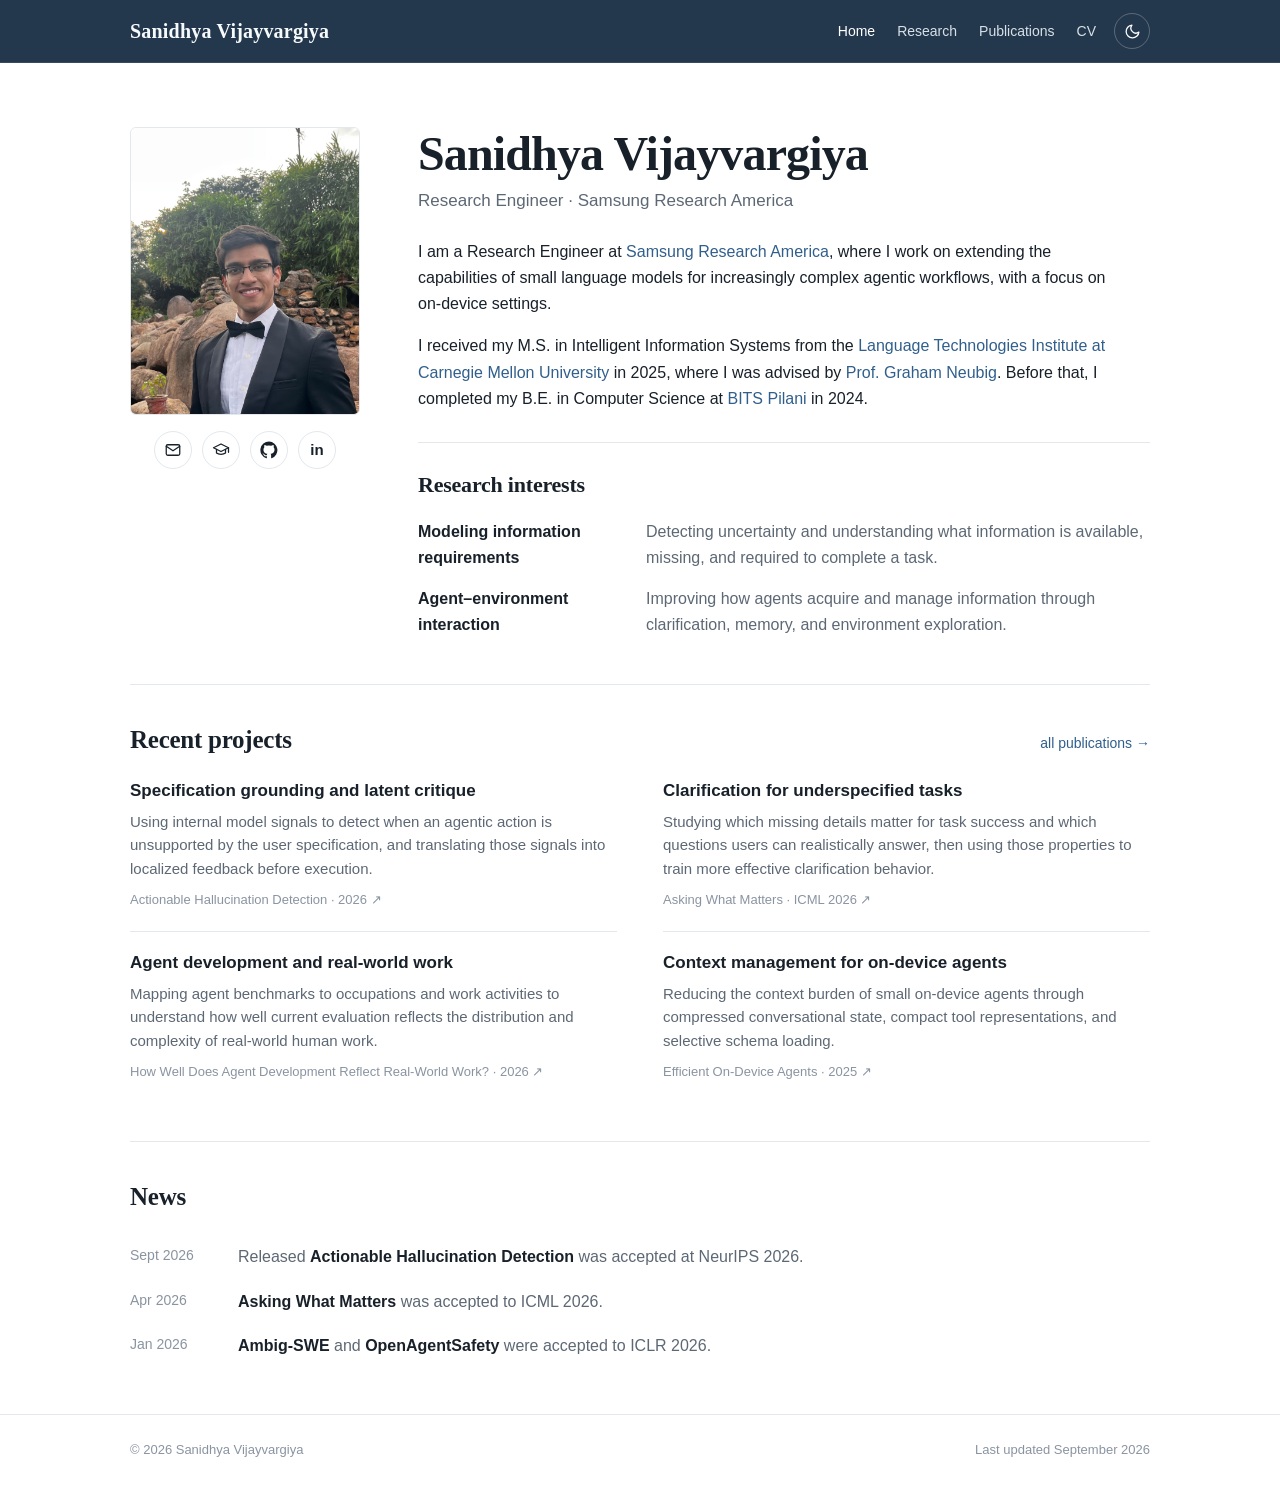
==== index.html @ 1db3d550 "Update news date from Aug 2026 to Sept 2026" ====
<!doctype html>
<html lang="en">
<head>
  <meta charset="utf-8">
  <meta name="viewport" content="width=device-width, initial-scale=1">
  <meta name="description" content="Sanidhya Vijayvargiya — Research Engineer at Samsung Research America working on reliable AI agents and capable small language models.">
  <meta name="color-scheme" content="light dark">
  <title>Sanidhya Vijayvargiya</title>
  <link rel="icon" href="assets/favicon.svg" type="image/svg+xml">
  <link rel="stylesheet" href="styles.css">
  <script>(()=>{const t=localStorage.getItem('sv-theme');if(t==='light'||t==='dark')document.documentElement.dataset.theme=t;})();</script>
</head>
<body>
  <header class="site-header">
    <div class="shell nav-row">
      <a class="wordmark" href="index.html">Sanidhya Vijayvargiya</a>
      <div class="nav-actions">
        <nav aria-label="Primary navigation">
          <a href="index.html" aria-current="page">Home</a>
          <a href="research.html">Research</a>
          <a href="publications.html">Publications</a>
          <a href="cv.html">CV</a>
        </nav>
        <button id="theme-toggle" class="theme-toggle" type="button" aria-label="Toggle color theme"></button>
      </div>
    </div>
  </header>

  <main class="shell">
    <section class="hero" aria-labelledby="intro-title">
      <aside class="profile-column">
        <div class="portrait-wrap"><img class="portrait" src="assets/profile.jpeg" alt="Sanidhya Vijayvargiya" width="1752" height="1940"></div>
        <div class="icon-links" aria-label="External profiles">
          <a class="icon-link" href="mailto:sanidhyavijay903@gmail.com" aria-label="Email" title="Email">
            <svg viewBox="0 0 24 24" fill="none" stroke="currentColor" stroke-width="1.7" stroke-linecap="round" stroke-linejoin="round"><rect x="3" y="5" width="18" height="14" rx="2"/><path d="m3 7 9 6 9-6"/></svg>
          </a>
          <a class="icon-link" href="https://scholar.google.com/citations?user=csV4JZsAAAAJ&hl=en&oi=ao" target="_blank" rel="noopener" aria-label="Google Scholar" title="Google Scholar">
            <svg viewBox="0 0 24 24" fill="none" stroke="currentColor" stroke-width="1.7" stroke-linecap="round" stroke-linejoin="round"><path d="M2 9 12 4l10 5-10 5L2 9Z"/><path d="M6 11.2V16c2.8 2.3 9.2 2.3 12 0v-4.8"/><path d="M22 9v6"/></svg>
          </a>
          <a class="icon-link" href="https://github.com/sani903" target="_blank" rel="noopener" aria-label="GitHub" title="GitHub">
            <svg viewBox="0 0 24 24" fill="currentColor" aria-hidden="true"><path d="M12 .7a11.5 11.5 0 0 0-3.64 22.41c.58.1.79-.25.79-.56v-2.22c-3.22.7-3.9-1.37-3.9-1.37-.53-1.34-1.29-1.7-1.29-1.7-1.05-.72.08-.71.08-.71 1.16.08 1.77 1.19 1.77 1.19 1.03 1.77 2.71 1.26 3.37.96.1-.75.4-1.26.73-1.55-2.57-.29-5.27-1.29-5.27-5.73 0-1.27.45-2.3 1.19-3.11-.12-.29-.52-1.47.11-3.07 0 0 .97-.31 3.16 1.19a10.98 10.98 0 0 1 5.76 0c2.19-1.5 3.16-1.19 3.16-1.19.63 1.6.23 2.78.11 3.07.74.81 1.19 1.84 1.19 3.11 0 4.45-2.71 5.43-5.29 5.72.42.36.79 1.06.79 2.14v3.17c0 .31.21.67.8.56A11.5 11.5 0 0 0 12 .7Z"/></svg>
          </a>
          <a class="icon-link" href="https://www.linkedin.com/in/sanidhya-vijay/" target="_blank" rel="noopener" aria-label="LinkedIn" title="LinkedIn"><span class="linkedin-glyph">in</span></a>
        </div>
      </aside>

      <div class="hero-copy">
        <h1 id="intro-title">Sanidhya Vijayvargiya</h1>
        <p class="role">Research Engineer · Samsung Research America</p>
        <p class="bio">I am a Research Engineer at <a href="https://research.samsung.com/sra" target="_blank" rel="noopener">Samsung Research America</a>, where I work on extending the capabilities of small language models for increasingly complex agentic workflows, with a focus on on-device settings.</p>
        <p class="bio">I received my M.S. in Intelligent Information Systems from the <a href="https://www.lti.cs.cmu.edu/" target="_blank" rel="noopener">Language Technologies Institute at Carnegie Mellon University</a> in 2025, where I was advised by <a href="https://www.phontron.com/" target="_blank" rel="noopener">Prof. Graham Neubig</a>. Before that, I completed my B.E. in Computer Science at <a href="https://www.bits-pilani.ac.in/" target="_blank" rel="noopener">BITS Pilani</a> in 2024.</p>

        <div class="research-directions">
          <h2>Research interests</h2>
          <dl class="direction-list">
            <div class="direction"><dt>Modeling information requirements</dt><dd>Detecting uncertainty and understanding what information is available, missing, and required to complete a task.</dd></div>
            <div class="direction"><dt>Agent–environment interaction</dt><dd>Improving how agents acquire and manage information through clarification, memory, and environment exploration.</dd></div>
          </dl>
        </div>
      </div>
    </section>

    <section class="section" aria-labelledby="projects-title">
      <div class="section-title-row">
        <h2 id="projects-title">Recent projects</h2>
        <a class="section-link" href="publications.html">all publications →</a>
      </div>
      <div class="project-grid">
        <a class="project" href="https://arxiv.org/abs/2608.10430" target="_blank" rel="noopener">
          <h3>Specification grounding and latent critique</h3>
          <p>Using internal model signals to detect when an agentic action is unsupported by the user specification, and translating those signals into localized feedback before execution.</p>
          <div class="project-meta">Actionable Hallucination Detection · 2026 ↗</div>
        </a>
        <a class="project" href="https://arxiv.org/abs/2604.14624" target="_blank" rel="noopener">
          <h3>Clarification for underspecified tasks</h3>
          <p>Studying which missing details matter for task success and which questions users can realistically answer, then using those properties to train more effective clarification behavior.</p>
          <div class="project-meta">Asking What Matters · ICML 2026 ↗</div>
        </a>
        <a class="project" href="https://arxiv.org/abs/2603.01203" target="_blank" rel="noopener">
          <h3>Agent development and real-world work</h3>
          <p>Mapping agent benchmarks to occupations and work activities to understand how well current evaluation reflects the distribution and complexity of real-world human work.</p>
          <div class="project-meta">How Well Does Agent Development Reflect Real-World Work? · 2026 ↗</div>
        </a>
        <a class="project" href="https://arxiv.org/abs/2511.03728" target="_blank" rel="noopener">
          <h3>Context management for on-device agents</h3>
          <p>Reducing the context burden of small on-device agents through compressed conversational state, compact tool representations, and selective schema loading.</p>
          <div class="project-meta">Efficient On-Device Agents · 2025 ↗</div>
        </a>
      </div>
    </section>

    <section class="section" aria-labelledby="news-title">
      <div class="section-title-row"><h2 id="news-title">News</h2></div>
      <ul class="news-list">
        <li><span class="news-date">Sept 2026</span><span class="news-text">Released <strong>Actionable Hallucination Detection</strong> was accepted at NeurIPS 2026.</span></li>
        <li><span class="news-date">Apr 2026</span><span class="news-text"><strong>Asking What Matters</strong> was accepted to ICML 2026.</span></li>
        <li><span class="news-date">Jan 2026</span><span class="news-text"><strong>Ambig-SWE</strong> and <strong>OpenAgentSafety</strong> were accepted to ICLR 2026.</span></li>
      </ul>
    </section>
  </main>

  <footer><div class="shell footer-row"><span>© 2026 Sanidhya Vijayvargiya</span><span>Last updated September 2026</span></div></footer>
  <script src="script.js"></script>
</body>
</html>
---- styles.css ----
:root {
  --bg: #ffffff;
  --text: #18202a;
  --muted: #5d6875;
  --faint: #8a94a1;
  --line: #e4e8ec;
  --soft: #f7f8fa;
  --nav: #24384d;
  --nav-text: #f7fafc;
  --nav-muted: #d8e0e8;
  --accent: #315f8c;
  --accent-hover: #1f4e7a;
  --project-hover: #f8fafc;
  --max: 1020px;
}

html[data-theme="dark"] {
  --bg: #11161c;
  --text: #edf2f6;
  --muted: #aeb9c5;
  --faint: #7f8a96;
  --line: #2a333d;
  --soft: #171d24;
  --nav: #192a3d;
  --nav-text: #f7fafc;
  --nav-muted: #ced8e2;
  --accent: #91b8de;
  --accent-hover: #b7d2ec;
  --project-hover: #151c23;
}

@media (prefers-color-scheme: dark) {
  html:not([data-theme="light"]) {
    --bg: #11161c;
    --text: #edf2f6;
    --muted: #aeb9c5;
    --faint: #7f8a96;
    --line: #2a333d;
    --soft: #171d24;
    --nav: #192a3d;
    --nav-text: #f7fafc;
    --nav-muted: #ced8e2;
    --accent: #91b8de;
    --accent-hover: #b7d2ec;
    --project-hover: #151c23;
  }
}

* { box-sizing: border-box; }
html { scroll-behavior: smooth; }
body {
  margin: 0;
  background: var(--bg);
  color: var(--text);
  font-family: -apple-system, BlinkMacSystemFont, "Segoe UI", Roboto, Helvetica, Arial, sans-serif;
  font-size: 16px;
  line-height: 1.64;
  -webkit-font-smoothing: antialiased;
}

a { color: var(--accent); text-decoration: none; }
a:hover { color: var(--accent-hover); }
a:focus-visible, button:focus-visible { outline: 2px solid var(--accent); outline-offset: 3px; }

.shell { width: min(calc(100% - 40px), var(--max)); margin: 0 auto; }

.site-header {
  background: var(--nav);
  color: var(--nav-text);
  border-bottom: 1px solid rgba(255,255,255,.09);
}
.nav-row {
  min-height: 62px;
  display: flex;
  align-items: center;
  justify-content: space-between;
  gap: 24px;
}
.wordmark {
  color: var(--nav-text);
  font-family: ui-serif, Georgia, Cambria, "Times New Roman", serif;
  font-size: 20px;
  font-weight: 650;
  letter-spacing: .01em;
  white-space: nowrap;
}
.wordmark:hover { color: #fff; }
.nav-actions { display: flex; align-items: center; gap: 18px; }
nav { display: flex; gap: 22px; align-items: center; }
nav a {
  color: var(--nav-muted);
  font-size: 14px;
  font-weight: 520;
}
nav a:hover, nav a[aria-current="page"] { color: #fff; }
.theme-toggle {
  width: 36px;
  height: 36px;
  display: grid;
  place-items: center;
  border: 1px solid rgba(255,255,255,.25);
  border-radius: 50%;
  background: transparent;
  color: #fff;
  cursor: pointer;
  padding: 0;
}
.theme-toggle:hover { background: rgba(255,255,255,.08); }
.theme-toggle svg { width: 17px; height: 17px; }

.hero {
  display: grid;
  grid-template-columns: 230px minmax(0, 1fr);
  gap: 58px;
  padding: 64px 0 46px;
  align-items: start;
}
.profile-column { min-width: 0; }
.portrait-wrap {
  width: 100%;
  aspect-ratio: 4 / 5;
  overflow: hidden;
  border-radius: 6px;
  background: var(--soft);
  border: 1px solid var(--line);
}
.portrait {
  width: 100%;
  height: 100%;
  display: block;
  object-fit: cover;
  object-position: 53% 56%;
}
.icon-links {
  display: flex;
  gap: 10px;
  margin-top: 16px;
  justify-content: center;
}
.icon-link {
  width: 38px;
  height: 38px;
  border: 1px solid var(--line);
  border-radius: 50%;
  display: grid;
  place-items: center;
  color: var(--text);
  background: var(--bg);
  transition: border-color .15s ease, color .15s ease, transform .15s ease;
}
.icon-link:hover { border-color: var(--accent); color: var(--accent); transform: translateY(-1px); }
.icon-link svg { width: 18px; height: 18px; }
.icon-link .linkedin-glyph { font-size: 15px; font-weight: 750; line-height: 1; font-family: Arial, sans-serif; }

.hero-copy h1 {
  margin: 1px 0 6px;
  font-family: ui-serif, Georgia, Cambria, "Times New Roman", serif;
  font-size: clamp(34px, 5vw, 48px);
  line-height: 1.1;
  letter-spacing: -.018em;
  font-weight: 650;
}
.role {
  margin: 0 0 24px;
  color: var(--muted);
  font-size: 17px;
}
.bio { margin: 0 0 16px; max-width: 700px; }
.bio + .bio { margin-top: 8px; }
.inline-affiliation { color: var(--text); font-weight: 540; }

.research-directions {
  margin-top: 30px;
  border-top: 1px solid var(--line);
  padding-top: 24px;
}
.research-directions h2, .section h2, .page-title h1 {
  font-family: ui-serif, Georgia, Cambria, "Times New Roman", serif;
  font-weight: 650;
  letter-spacing: -.01em;
}
.research-directions h2 { font-size: 22px; margin: 0 0 16px; }
.direction-list { display: grid; gap: 14px; margin: 0; }
.direction { display: grid; grid-template-columns: 210px minmax(0, 1fr); gap: 18px; }
.direction dt { font-weight: 650; }
.direction dd { margin: 0; color: var(--muted); }

.section { border-top: 1px solid var(--line); padding: 34px 0 38px; }
.section-title-row {
  display: flex;
  justify-content: space-between;
  gap: 20px;
  align-items: baseline;
  margin-bottom: 18px;
}
.section h2 { margin: 0; font-size: 25px; }
.section-link { font-size: 14px; white-space: nowrap; }

.project-grid {
  display: grid;
  grid-template-columns: repeat(2, minmax(0, 1fr));
  column-gap: 46px;
  row-gap: 0;
}
.project {
  display: block;
  padding: 20px 0 22px;
  border-top: 1px solid var(--line);
  color: inherit;
}
.project:nth-child(-n+2) { border-top: 0; padding-top: 2px; }
.project:hover { color: inherit; }
.project h3 {
  margin: 0 0 7px;
  font-size: 17px;
  line-height: 1.35;
  font-weight: 650;
  color: var(--text);
}
.project p { margin: 0 0 10px; color: var(--muted); font-size: 15px; line-height: 1.55; }
.project-meta { font-size: 13px; color: var(--faint); line-height: 1.5; }
.project:hover h3 { color: var(--accent); }

.news-list { list-style: none; margin: 0; padding: 0; }
.news-list li {
  display: grid;
  grid-template-columns: 90px minmax(0, 1fr);
  gap: 18px;
  padding: 9px 0;
}
.news-date { color: var(--faint); font-size: 14px; }
.news-text { color: var(--muted); }
.news-text strong { color: var(--text); font-weight: 600; }

footer { border-top: 1px solid var(--line); margin-top: 8px; }
.footer-row {
  padding: 24px 0 30px;
  display: flex;
  align-items: center;
  justify-content: space-between;
  gap: 18px;
  color: var(--faint);
  font-size: 13px;
}

.page-main { padding: 50px 0 48px; }
.page-title { margin-bottom: 38px; }
.page-title h1 { font-size: 38px; margin: 0 0 8px; }
.page-title p { color: var(--muted); max-width: 720px; margin: 0; }
.page-title-actions { margin-top: 15px; }
.text-link { font-size: 14px; }

.pub-year { margin: 36px 0 14px; font-size: 21px; font-weight: 650; font-family: ui-serif, Georgia, serif; }
.pub-year:first-of-type { margin-top: 0; }
.publication {
  display: grid;
  grid-template-columns: 110px minmax(0, 1fr);
  gap: 24px;
  border-top: 1px solid var(--line);
  padding: 18px 0 20px;
}
.pub-venue { color: var(--faint); font-size: 13px; line-height: 1.45; padding-top: 3px; }
.pub-body h3 { margin: 0 0 4px; font-size: 16px; line-height: 1.42; font-weight: 650; }
.pub-body h3 a { color: var(--text); }
.pub-body h3 a:hover { color: var(--accent); }
.authors { margin: 0 0 5px; color: var(--muted); font-size: 14px; line-height: 1.5; }
.pub-links { margin: 0; font-size: 13px; }
.pub-links a { margin-right: 10px; }

.research-page-grid { display: grid; gap: 44px; }
.research-topic { border-top: 1px solid var(--line); padding-top: 28px; }
.research-topic:first-child { border-top: 0; padding-top: 0; }
.research-topic h2 { margin: 0 0 12px; font-family: ui-serif, Georgia, serif; font-size: 27px; }
.research-topic > p { max-width: 760px; color: var(--muted); margin: 0 0 22px; }
.thread-list { display: grid; grid-template-columns: repeat(2, minmax(0, 1fr)); gap: 22px 40px; }
.thread h3 { margin: 0 0 5px; font-size: 16px; }
.thread p { color: var(--muted); font-size: 14px; margin: 0; }
.thread a { font-size: 13px; }

.cv-toolbar { display: flex; gap: 12px; flex-wrap: wrap; margin: 0 0 20px; }
.button-link {
  display: inline-flex;
  align-items: center;
  gap: 7px;
  padding: 8px 13px;
  border: 1px solid var(--line);
  border-radius: 5px;
  font-size: 14px;
  color: var(--text);
  background: var(--bg);
}
.button-link:hover { border-color: var(--accent); color: var(--accent); }
.cv-frame { width: 100%; height: 1120px; border: 1px solid var(--line); border-radius: 5px; background: var(--soft); }

.sr-only {
  position: absolute;
  width: 1px;
  height: 1px;
  padding: 0;
  margin: -1px;
  overflow: hidden;
  clip: rect(0, 0, 0, 0);
  white-space: nowrap;
  border: 0;
}

@media (max-width: 860px) {
  .shell { width: min(calc(100% - 36px), var(--max)); }
  .hero { grid-template-columns: 205px minmax(0, 1fr); gap: 38px; padding-top: 48px; }
  .direction { grid-template-columns: 185px minmax(0, 1fr); gap: 14px; }
  .project-grid { column-gap: 34px; }
}

@media (max-width: 700px) {
  .shell { width: min(calc(100% - 30px), var(--max)); }

  .nav-row {
    min-height: 0;
    padding: 12px 0 11px;
    flex-wrap: wrap;
    gap: 9px 14px;
  }
  .wordmark {
    font-size: 17px;
    line-height: 1.2;
  }
  .nav-actions {
    width: 100%;
    gap: 10px;
    justify-content: space-between;
  }
  nav {
    min-width: 0;
    flex: 1 1 auto;
    gap: 15px;
    overflow-x: auto;
    white-space: nowrap;
    scrollbar-width: none;
    -webkit-overflow-scrolling: touch;
  }
  nav::-webkit-scrollbar { display: none; }
  nav a { font-size: 13px; flex: 0 0 auto; }
  .theme-toggle { width: 38px; height: 38px; flex: 0 0 38px; }

  .hero {
    grid-template-columns: 1fr;
    gap: 26px;
    padding: 34px 0 34px;
  }
  .profile-column {
    width: min(190px, 55vw);
    max-width: none;
    margin: 0 auto;
  }
  .icon-links { justify-content: center; gap: 9px; }
  .icon-link { width: 42px; height: 42px; }
  .hero-copy { min-width: 0; }
  .hero-copy h1 { font-size: clamp(34px, 10vw, 42px); text-align: center; }
  .role { text-align: center; font-size: 16px; margin-bottom: 22px; }
  .bio { max-width: none; }
  .research-directions { margin-top: 26px; padding-top: 22px; }
  .direction { grid-template-columns: 1fr; gap: 2px; }
  .direction dd { line-height: 1.55; }

  .section { padding: 30px 0 32px; }
  .section-title-row { margin-bottom: 12px; }
  .project-grid { grid-template-columns: 1fr; }
  .project { padding: 18px 0 20px; }
  .project:nth-child(2) { border-top: 1px solid var(--line); padding-top: 18px; }
  .project p { font-size: 15px; }

  .news-list li { grid-template-columns: 72px minmax(0, 1fr); gap: 10px; }
  .publication { grid-template-columns: 1fr; gap: 5px; padding: 16px 0 18px; }
  .pub-venue { padding-top: 0; }
  .authors { overflow-wrap: anywhere; }
  .thread-list { grid-template-columns: 1fr; }

  .page-main { padding: 38px 0 40px; }
  .page-title { margin-bottom: 28px; }
  .page-title h1 { font-size: 34px; }

  .cv-frame { display: none; }
  .cv-mobile-note { display: block; color: var(--muted); font-size: 14px; margin: 8px 0 0; }

  .footer-row { align-items: flex-start; flex-direction: column; gap: 5px; }
}

@media (min-width: 701px) {
  .cv-mobile-note { display: none; }
}

@media (max-width: 390px) {
  .shell { width: min(calc(100% - 24px), var(--max)); }
  .nav-row { padding-top: 11px; }
  .wordmark { font-size: 16px; }
  nav { gap: 11px; }
  nav a { font-size: 12.5px; }
  .theme-toggle { width: 36px; height: 36px; flex-basis: 36px; }
  .profile-column { width: min(176px, 52vw); }
  .hero { padding-top: 28px; }
  .hero-copy h1 { font-size: 34px; }
  .section-title-row { gap: 10px; }
  .section h2 { font-size: 23px; }
  .section-link { font-size: 13px; }
  .news-list li { grid-template-columns: 66px minmax(0, 1fr); }
  .footer-row { padding-bottom: 24px; }
}
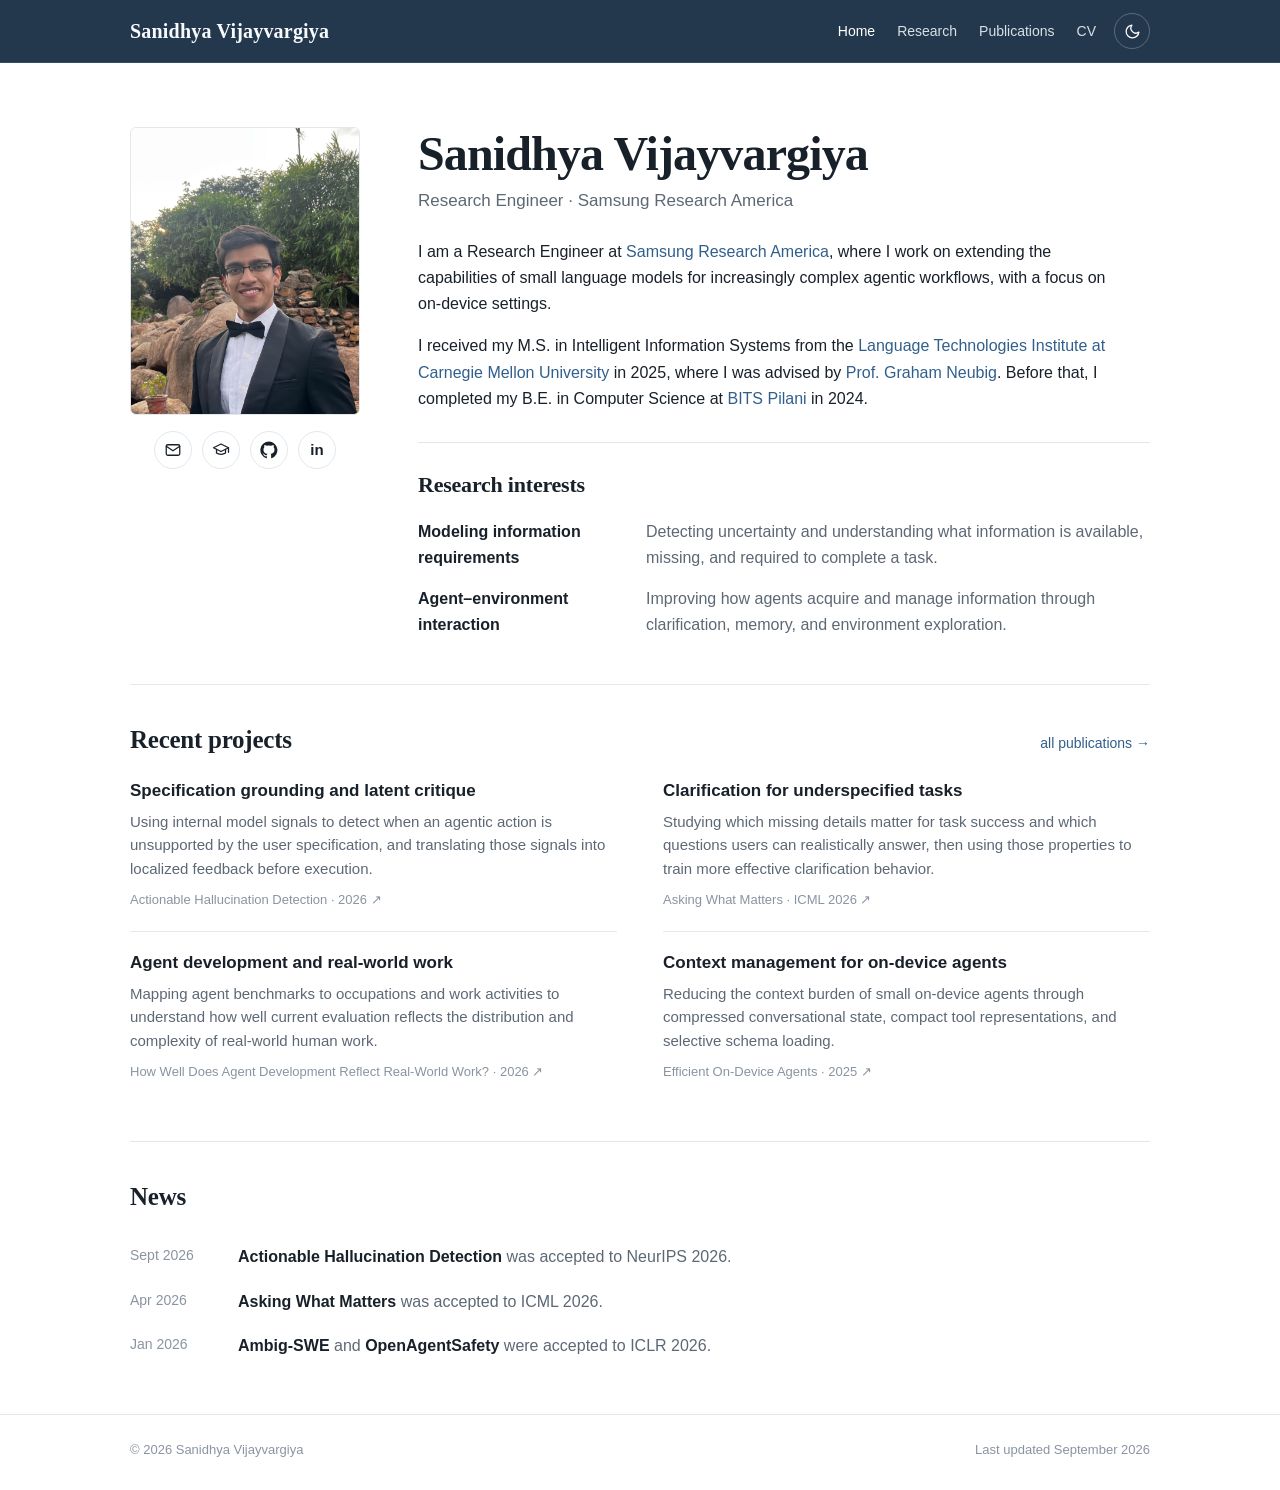
==== commit 23a1a1c4: "Fix news item formatting in index.html" ====
--- a/index.html
+++ b/index.html
@@ -92,7 +92,7 @@
     <section class="section" aria-labelledby="news-title">
       <div class="section-title-row"><h2 id="news-title">News</h2></div>
       <ul class="news-list">
-        <li><span class="news-date">Sept 2026</span><span class="news-text">Released <strong>Actionable Hallucination Detection</strong> was accepted at NeurIPS 2026.</span></li>
+        <li><span class="news-date">Sept 2026</span><span class="news-text"><strong>Actionable Hallucination Detection</strong> was accepted to NeurIPS 2026.</span></li>
         <li><span class="news-date">Apr 2026</span><span class="news-text"><strong>Asking What Matters</strong> was accepted to ICML 2026.</span></li>
         <li><span class="news-date">Jan 2026</span><span class="news-text"><strong>Ambig-SWE</strong> and <strong>OpenAgentSafety</strong> were accepted to ICLR 2026.</span></li>
       </ul>
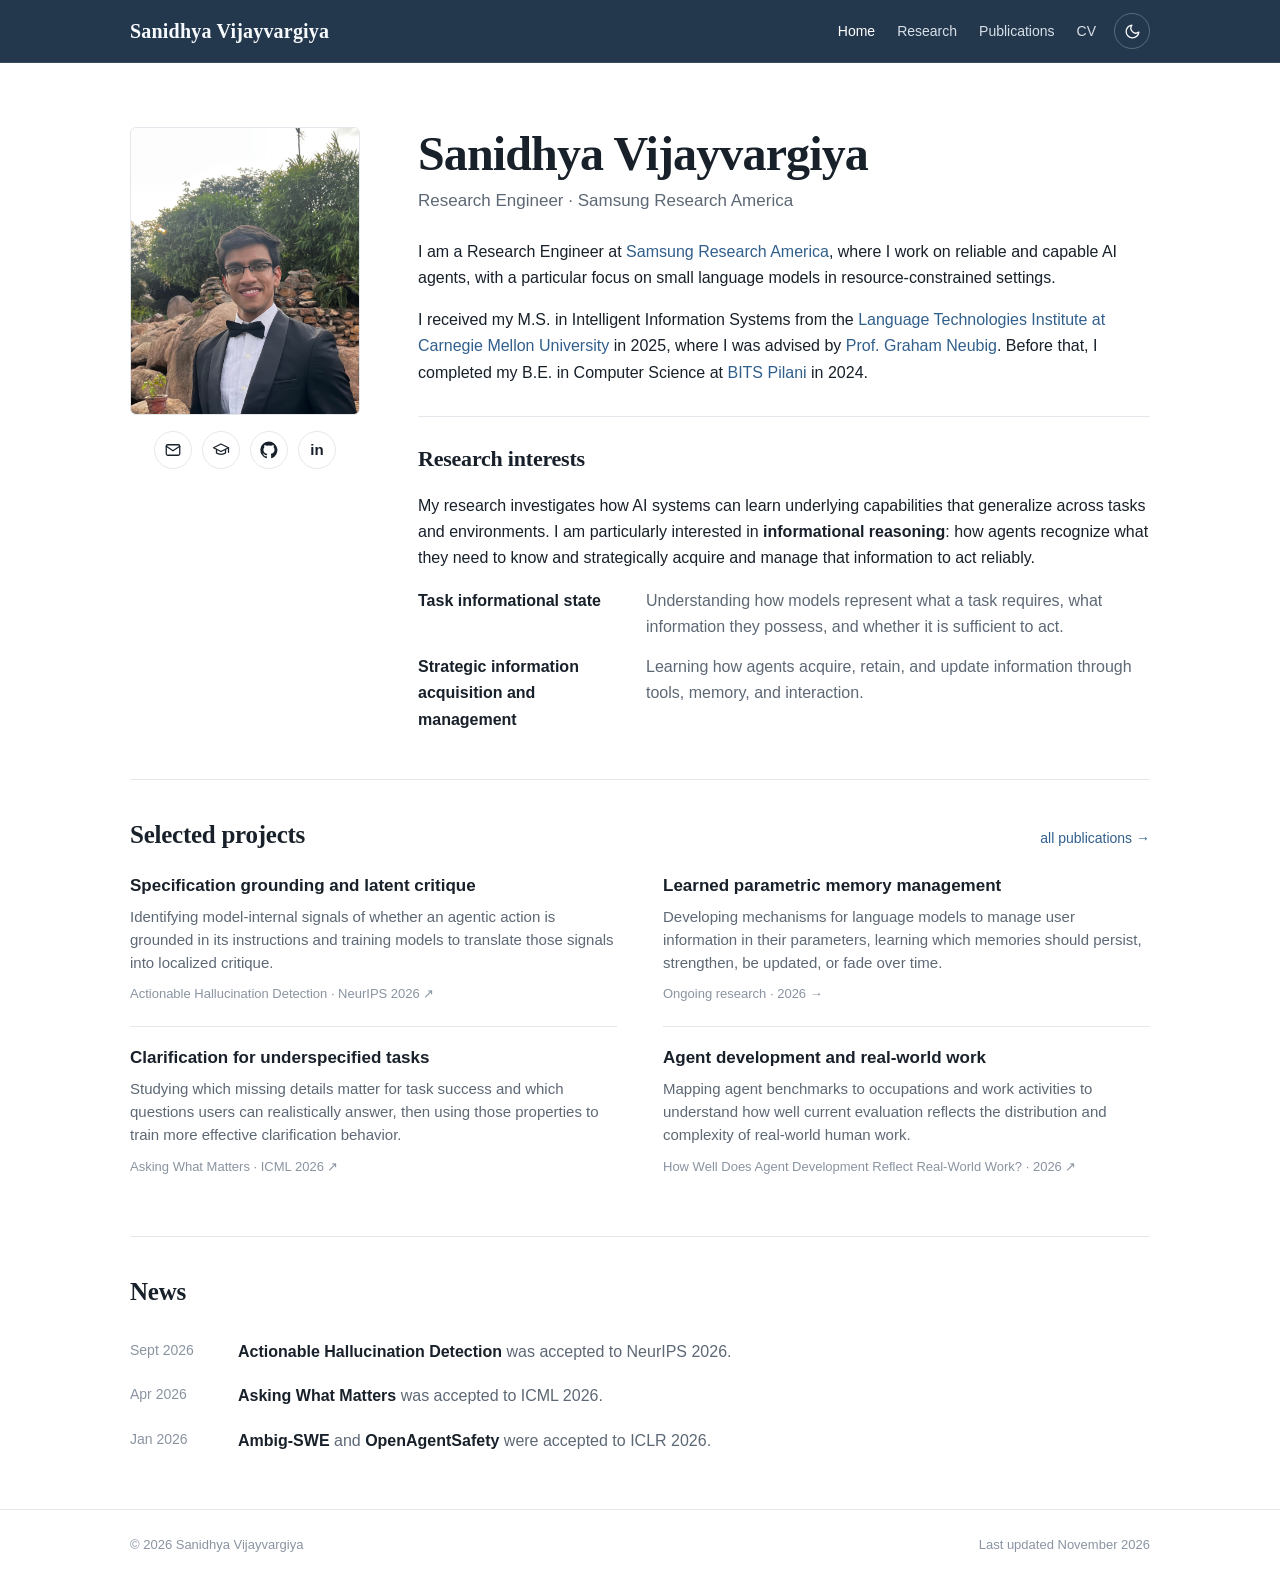
==== commit 09788d51: "Revise bio, research interests, and project listings Updated the description meta tag and modified b" ====
--- a/index.html
+++ b/index.html
@@ -3,7 +3,7 @@
 <head>
   <meta charset="utf-8">
   <meta name="viewport" content="width=device-width, initial-scale=1">
-  <meta name="description" content="Sanidhya Vijayvargiya — Research Engineer at Samsung Research America working on reliable AI agents and capable small language models.">
+  <meta name="description" content="Sanidhya Vijayvargiya — Research Engineer at Samsung Research America studying informational reasoning and transferable capabilities for reliable AI agents.">
   <meta name="color-scheme" content="light dark">
   <title>Sanidhya Vijayvargiya</title>
   <link rel="icon" href="assets/favicon.svg" type="image/svg+xml">
@@ -47,14 +47,15 @@
       <div class="hero-copy">
         <h1 id="intro-title">Sanidhya Vijayvargiya</h1>
         <p class="role">Research Engineer · Samsung Research America</p>
-        <p class="bio">I am a Research Engineer at <a href="https://research.samsung.com/sra" target="_blank" rel="noopener">Samsung Research America</a>, where I work on extending the capabilities of small language models for increasingly complex agentic workflows, with a focus on on-device settings.</p>
+        <p class="bio">I am a Research Engineer at <a href="https://research.samsung.com/sra" target="_blank" rel="noopener">Samsung Research America</a>, where I work on reliable and capable AI agents, with a particular focus on small language models in resource-constrained settings.</p>
         <p class="bio">I received my M.S. in Intelligent Information Systems from the <a href="https://www.lti.cs.cmu.edu/" target="_blank" rel="noopener">Language Technologies Institute at Carnegie Mellon University</a> in 2025, where I was advised by <a href="https://www.phontron.com/" target="_blank" rel="noopener">Prof. Graham Neubig</a>. Before that, I completed my B.E. in Computer Science at <a href="https://www.bits-pilani.ac.in/" target="_blank" rel="noopener">BITS Pilani</a> in 2024.</p>
 
         <div class="research-directions">
           <h2>Research interests</h2>
+          <p class="research-intro">My research investigates how AI systems can learn underlying capabilities that generalize across tasks and environments. I am particularly interested in <strong>informational reasoning</strong>: how agents recognize what they need to know and strategically acquire and manage that information to act reliably.</p>
           <dl class="direction-list">
-            <div class="direction"><dt>Modeling information requirements</dt><dd>Detecting uncertainty and understanding what information is available, missing, and required to complete a task.</dd></div>
-            <div class="direction"><dt>Agent–environment interaction</dt><dd>Improving how agents acquire and manage information through clarification, memory, and environment exploration.</dd></div>
+            <div class="direction"><dt>Task informational state</dt><dd>Understanding how models represent what a task requires, what information they possess, and whether it is sufficient to act.</dd></div>
+            <div class="direction"><dt>Strategic information acquisition and management</dt><dd>Learning how agents acquire, retain, and update information through tools, memory, and interaction.</dd></div>
           </dl>
         </div>
       </div>
@@ -62,14 +63,19 @@
 
     <section class="section" aria-labelledby="projects-title">
       <div class="section-title-row">
-        <h2 id="projects-title">Recent projects</h2>
+        <h2 id="projects-title">Selected projects</h2>
         <a class="section-link" href="publications.html">all publications →</a>
       </div>
       <div class="project-grid">
         <a class="project" href="https://arxiv.org/abs/2608.10430" target="_blank" rel="noopener">
           <h3>Specification grounding and latent critique</h3>
-          <p>Using internal model signals to detect when an agentic action is unsupported by the user specification, and translating those signals into localized feedback before execution.</p>
-          <div class="project-meta">Actionable Hallucination Detection · 2026 ↗</div>
+          <p>Identifying model-internal signals of whether an agentic action is grounded in its instructions and training models to translate those signals into localized critique.</p>
+          <div class="project-meta">Actionable Hallucination Detection · NeurIPS 2026 ↗</div>
+        </a>
+        <a class="project" href="research.html#parametric-memory">
+          <h3>Learned parametric memory management</h3>
+          <p>Developing mechanisms for language models to manage user information in their parameters, learning which memories should persist, strengthen, be updated, or fade over time.</p>
+          <div class="project-meta">Ongoing research · 2026 →</div>
         </a>
         <a class="project" href="https://arxiv.org/abs/2604.14624" target="_blank" rel="noopener">
           <h3>Clarification for underspecified tasks</h3>
@@ -80,11 +86,6 @@
           <h3>Agent development and real-world work</h3>
           <p>Mapping agent benchmarks to occupations and work activities to understand how well current evaluation reflects the distribution and complexity of real-world human work.</p>
           <div class="project-meta">How Well Does Agent Development Reflect Real-World Work? · 2026 ↗</div>
-        </a>
-        <a class="project" href="https://arxiv.org/abs/2511.03728" target="_blank" rel="noopener">
-          <h3>Context management for on-device agents</h3>
-          <p>Reducing the context burden of small on-device agents through compressed conversational state, compact tool representations, and selective schema loading.</p>
-          <div class="project-meta">Efficient On-Device Agents · 2025 ↗</div>
         </a>
       </div>
     </section>
@@ -99,7 +100,7 @@
     </section>
   </main>
 
-  <footer><div class="shell footer-row"><span>© 2026 Sanidhya Vijayvargiya</span><span>Last updated September 2026</span></div></footer>
+  <footer><div class="shell footer-row"><span>© 2026 Sanidhya Vijayvargiya</span><span>Last updated November 2026</span></div></footer>
   <script src="script.js"></script>
 </body>
 </html>
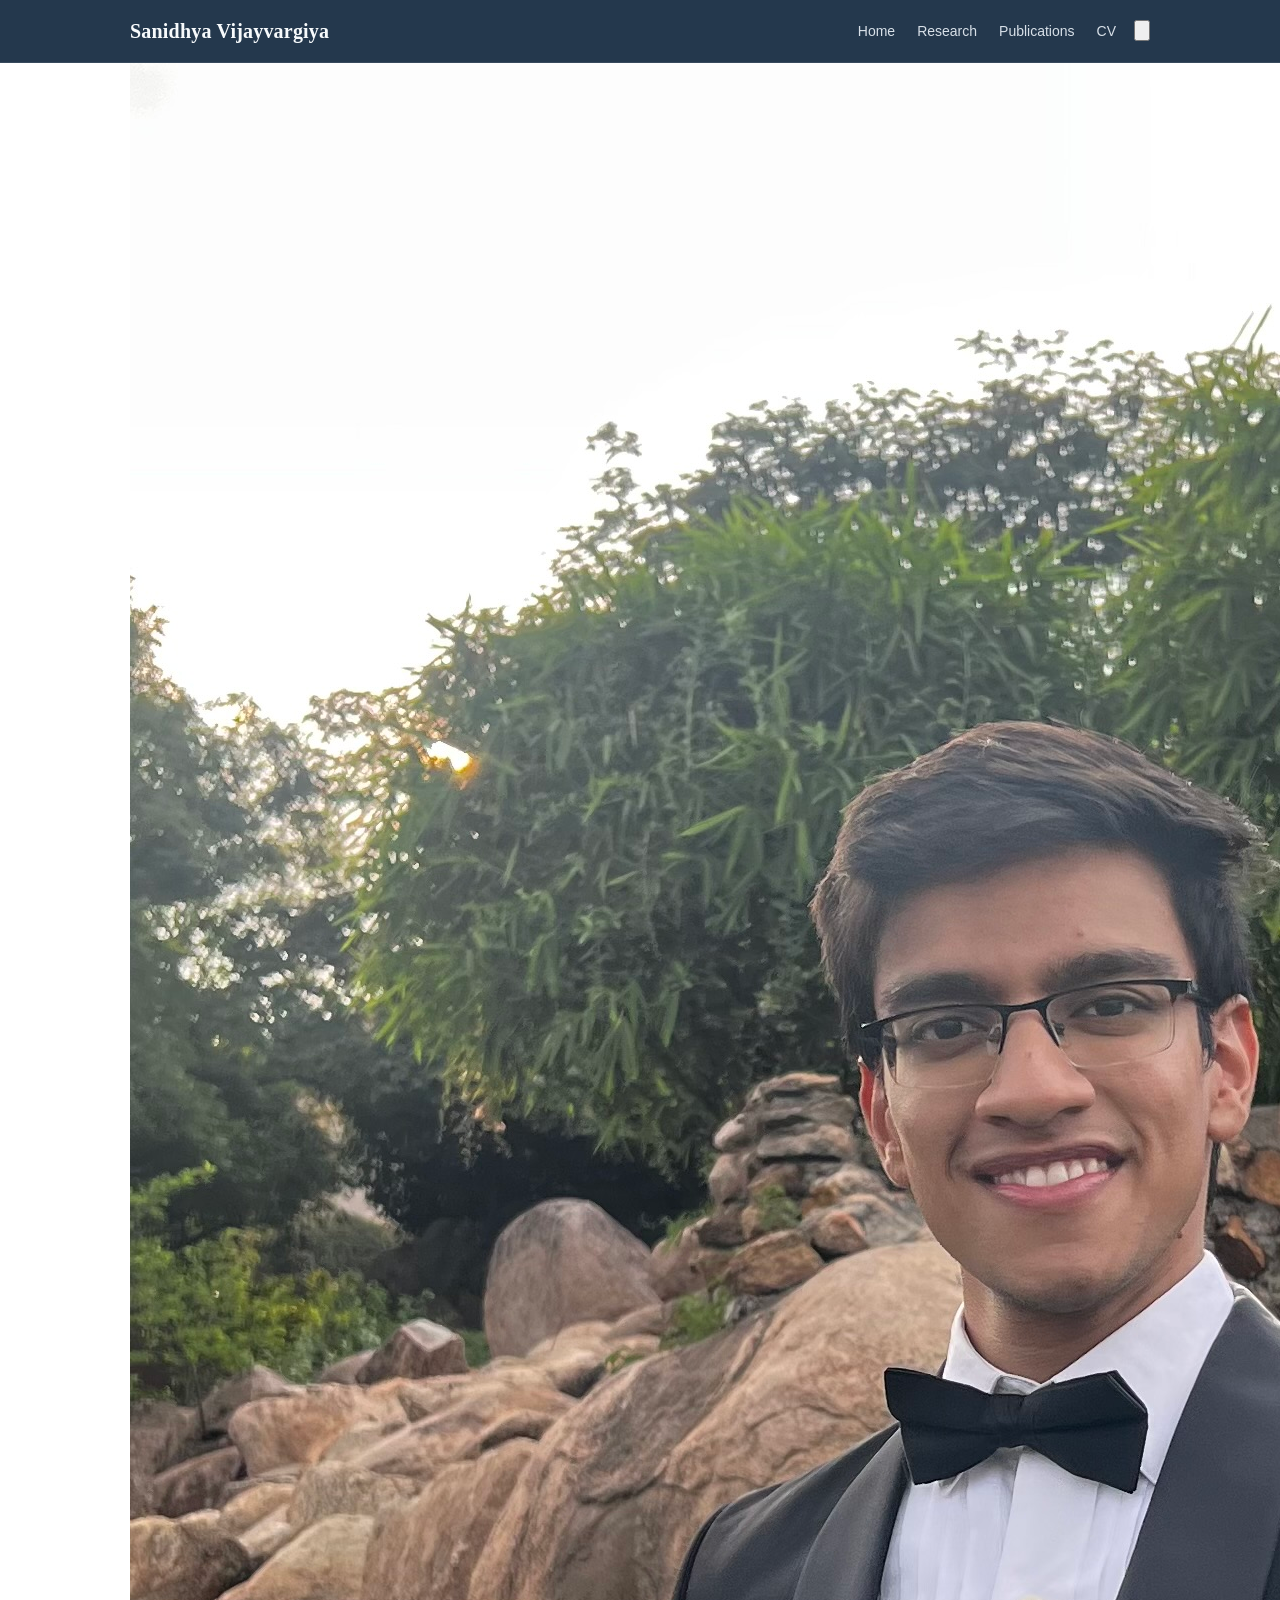
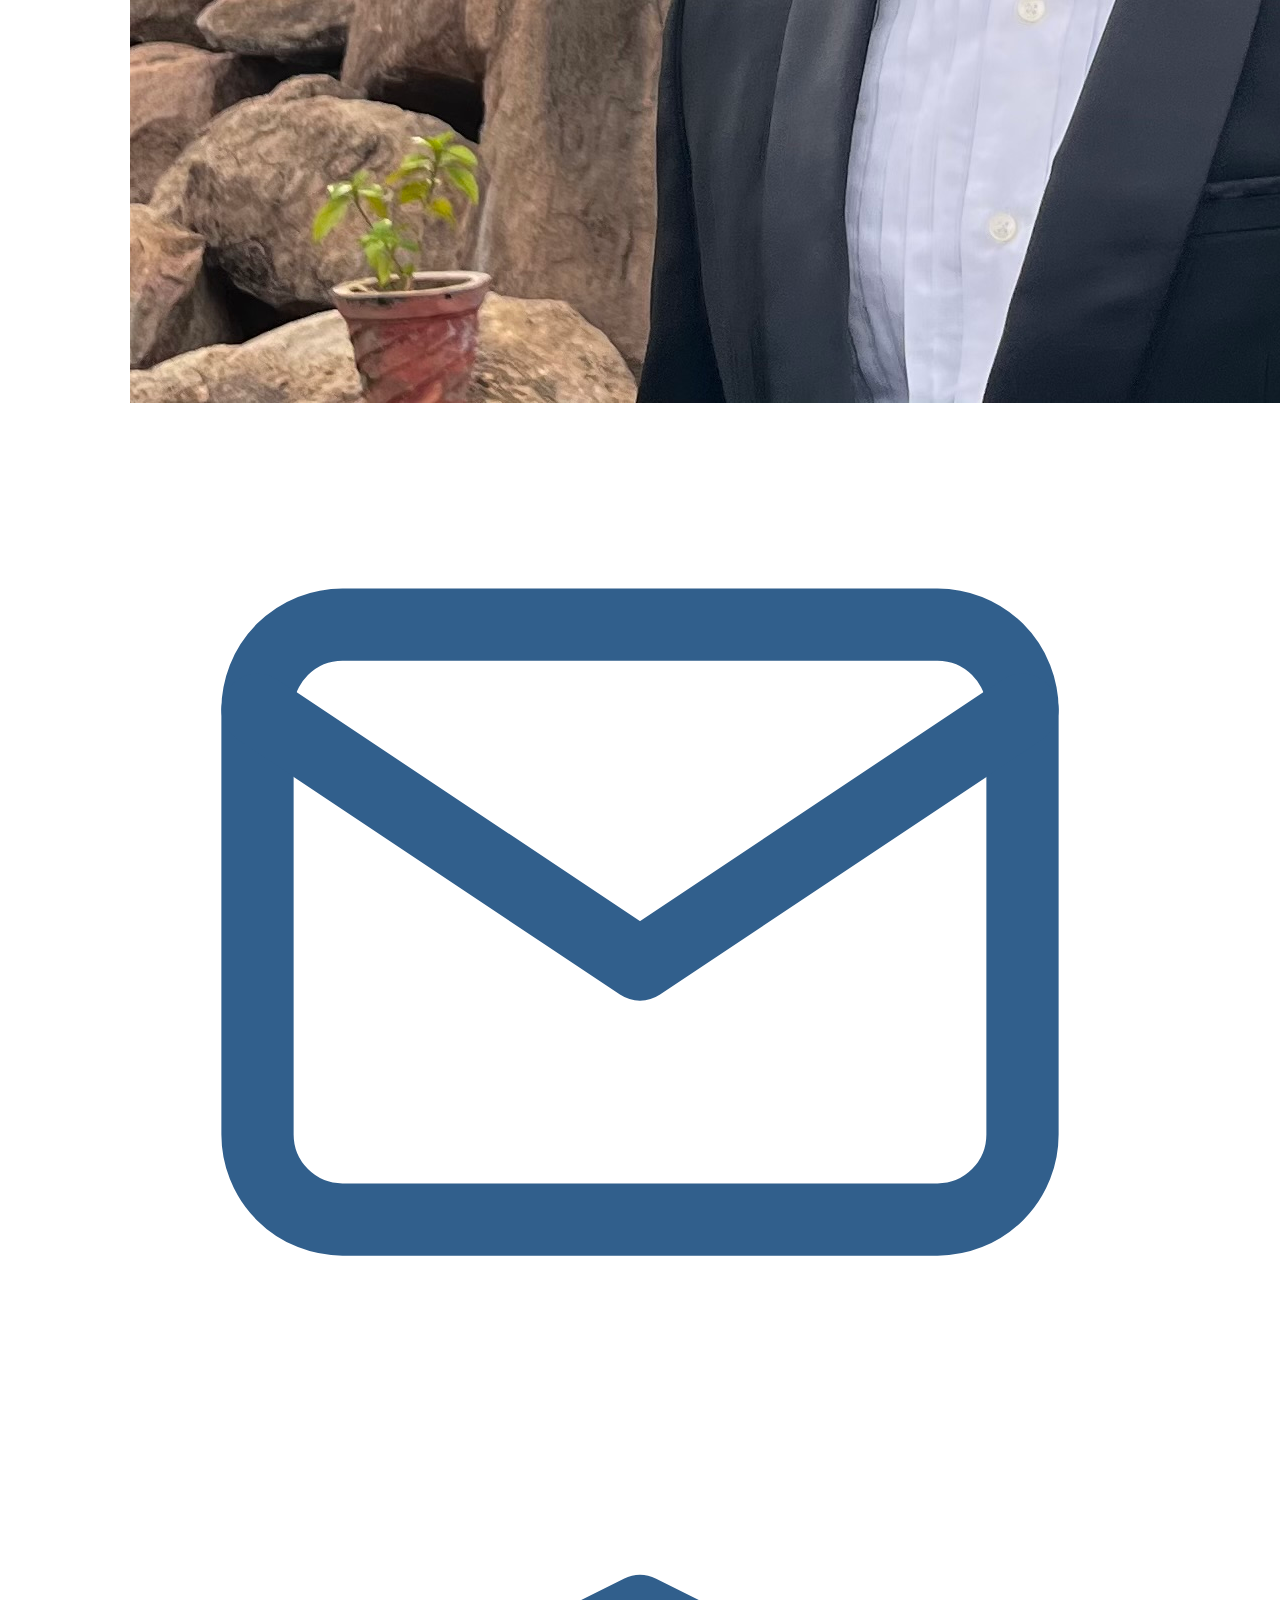
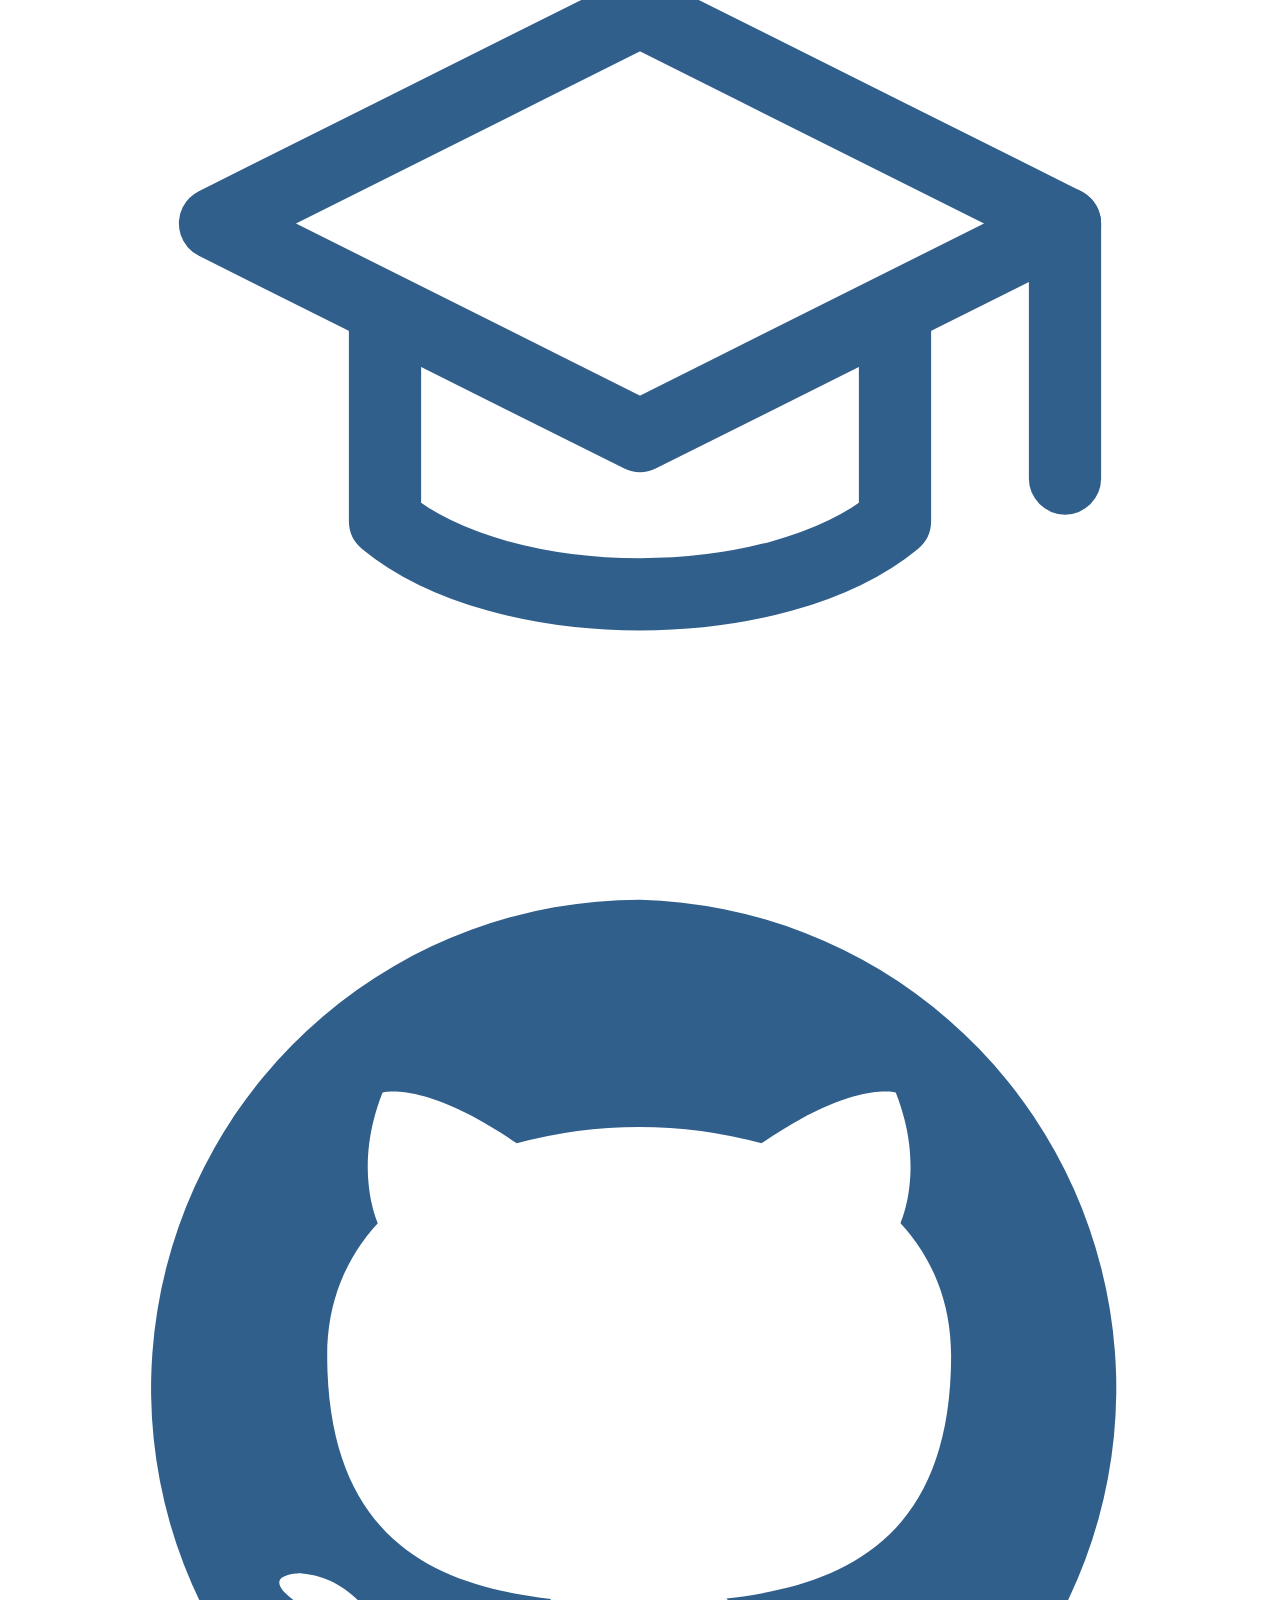
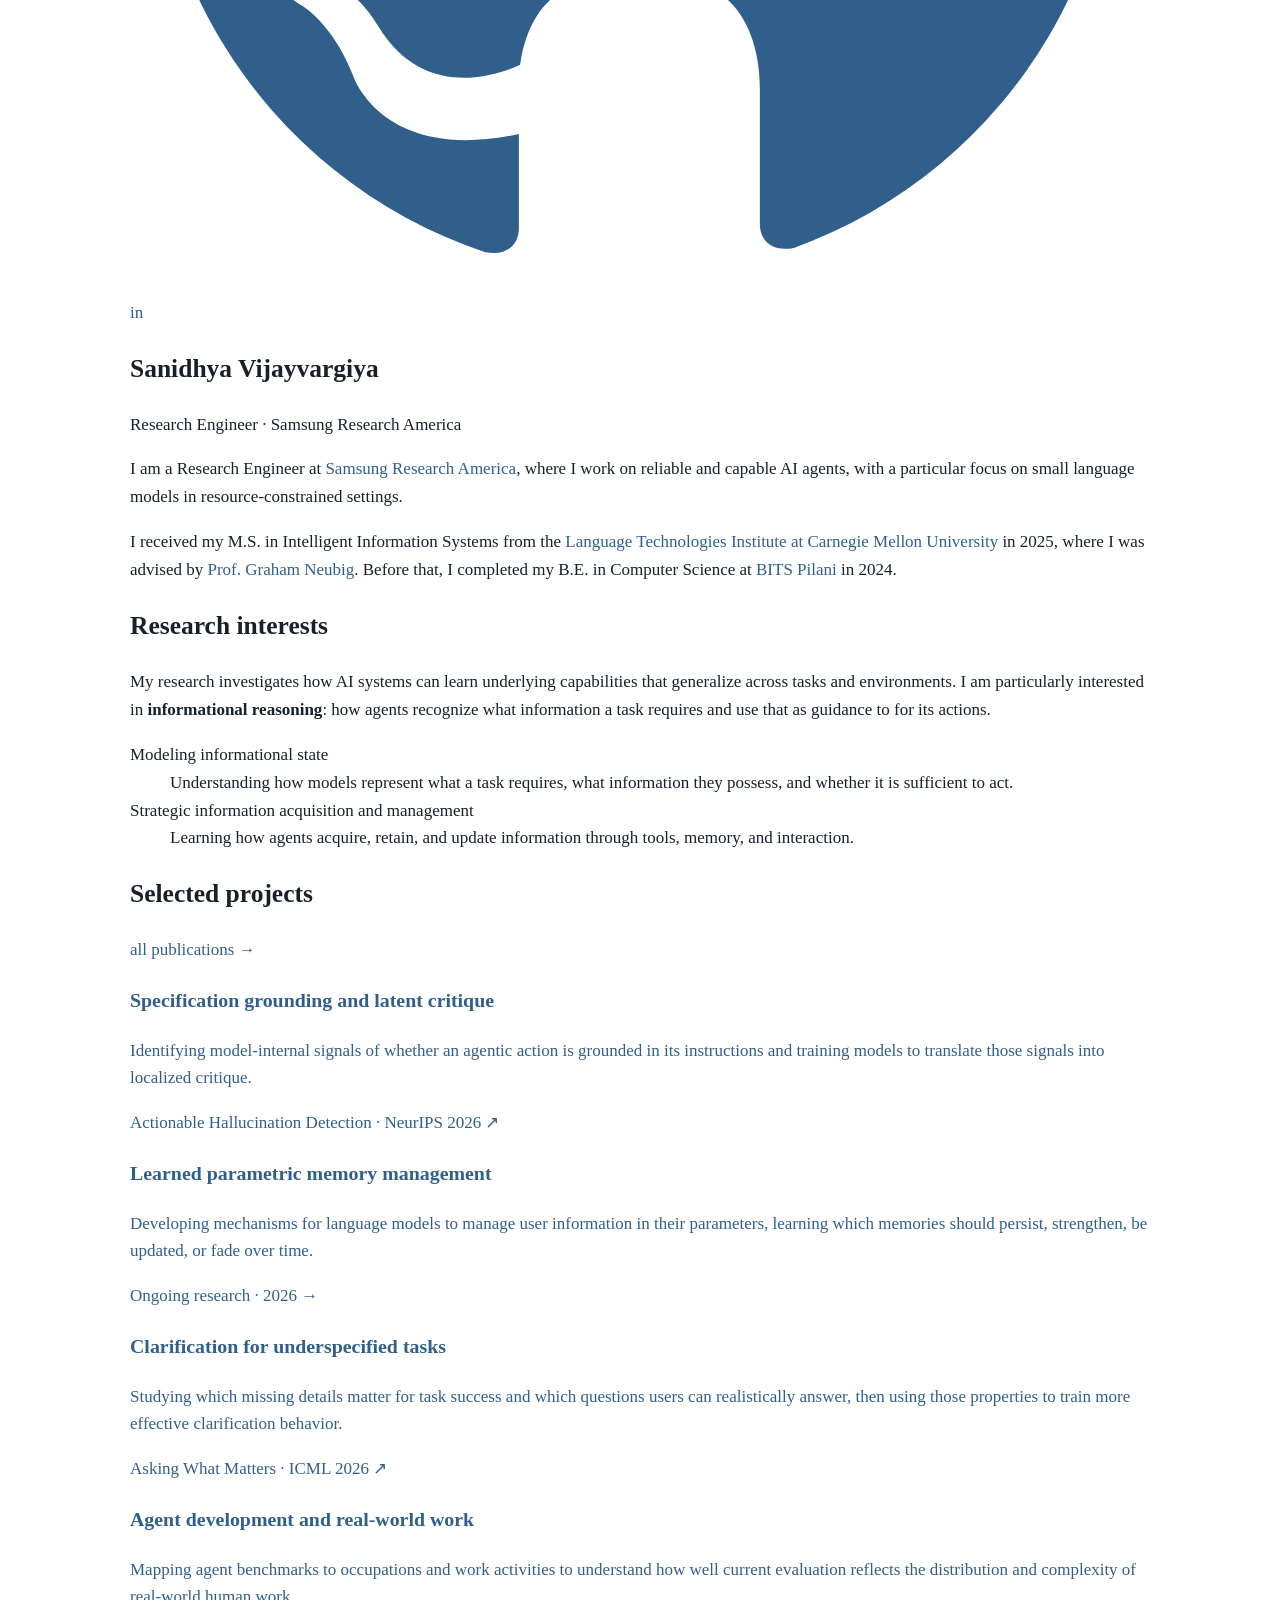
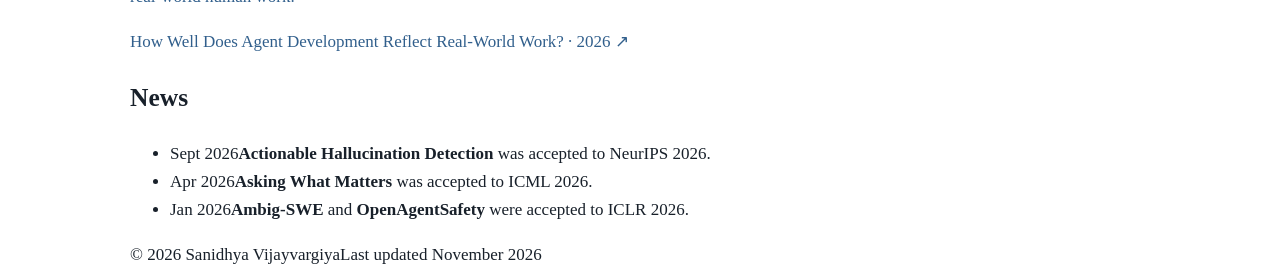
==== commit 5dc8495d: "Revise research interests and informational state heading Updated the phrasing in the research intro" ====
--- a/index.html
+++ b/index.html
@@ -52,9 +52,9 @@
 
         <div class="research-directions">
           <h2>Research interests</h2>
-          <p class="research-intro">My research investigates how AI systems can learn underlying capabilities that generalize across tasks and environments. I am particularly interested in <strong>informational reasoning</strong>: how agents recognize what they need to know and strategically acquire and manage that information to act reliably.</p>
+          <p class="research-intro">My research investigates how AI systems can learn underlying capabilities that generalize across tasks and environments. I am particularly interested in <strong>informational reasoning</strong>: how agents recognize what information a task requires and use that as guidance to for its actions.</p>
           <dl class="direction-list">
-            <div class="direction"><dt>Task informational state</dt><dd>Understanding how models represent what a task requires, what information they possess, and whether it is sufficient to act.</dd></div>
+            <div class="direction"><dt>Modeling informational state</dt><dd>Understanding how models represent what a task requires, what information they possess, and whether it is sufficient to act.</dd></div>
             <div class="direction"><dt>Strategic information acquisition and management</dt><dd>Learning how agents acquire, retain, and update information through tools, memory, and interaction.</dd></div>
           </dl>
         </div>
--- a/styles.css
+++ b/styles.css
@@ -12,6 +12,8 @@
   --accent-hover: #1f4e7a;
   --project-hover: #f8fafc;
   --max: 1020px;
+  --font-prose: Charter, "Bitstream Charter", Georgia, Cambria, "Times New Roman", serif;
+  --font-ui: -apple-system, BlinkMacSystemFont, "Segoe UI", Roboto, Helvetica, Arial, sans-serif;
 }
 
 html[data-theme="dark"] {
@@ -52,8 +54,8 @@
   margin: 0;
   background: var(--bg);
   color: var(--text);
-  font-family: -apple-system, BlinkMacSystemFont, "Segoe UI", Roboto, Helvetica, Arial, sans-serif;
-  font-size: 16px;
+  font-family: var(--font-prose);
+  font-size: 17px;
   line-height: 1.64;
   -webkit-font-smoothing: antialiased;
 }
@@ -78,7 +80,7 @@
 }
 .wordmark {
   color: var(--nav-text);
-  font-family: ui-serif, Georgia, Cambria, "Times New Roman", serif;
+  font-family: var(--font-prose);
   font-size: 20px;
   font-weight: 650;
   letter-spacing: .01em;
@@ -88,320 +90,7 @@
 .nav-actions { display: flex; align-items: center; gap: 18px; }
 nav { display: flex; gap: 22px; align-items: center; }
 nav a {
+  font-family: var(--font-ui);
   color: var(--nav-muted);
   font-size: 14px;
   font-weight: 520;
-}
-nav a:hover, nav a[aria-current="page"] { color: #fff; }
-.theme-toggle {
-  width: 36px;
-  height: 36px;
-  display: grid;
-  place-items: center;
-  border: 1px solid rgba(255,255,255,.25);
-  border-radius: 50%;
-  background: transparent;
-  color: #fff;
-  cursor: pointer;
-  padding: 0;
-}
-.theme-toggle:hover { background: rgba(255,255,255,.08); }
-.theme-toggle svg { width: 17px; height: 17px; }
-
-.hero {
-  display: grid;
-  grid-template-columns: 230px minmax(0, 1fr);
-  gap: 58px;
-  padding: 64px 0 46px;
-  align-items: start;
-}
-.profile-column { min-width: 0; }
-.portrait-wrap {
-  width: 100%;
-  aspect-ratio: 4 / 5;
-  overflow: hidden;
-  border-radius: 6px;
-  background: var(--soft);
-  border: 1px solid var(--line);
-}
-.portrait {
-  width: 100%;
-  height: 100%;
-  display: block;
-  object-fit: cover;
-  object-position: 53% 56%;
-}
-.icon-links {
-  display: flex;
-  gap: 10px;
-  margin-top: 16px;
-  justify-content: center;
-}
-.icon-link {
-  width: 38px;
-  height: 38px;
-  border: 1px solid var(--line);
-  border-radius: 50%;
-  display: grid;
-  place-items: center;
-  color: var(--text);
-  background: var(--bg);
-  transition: border-color .15s ease, color .15s ease, transform .15s ease;
-}
-.icon-link:hover { border-color: var(--accent); color: var(--accent); transform: translateY(-1px); }
-.icon-link svg { width: 18px; height: 18px; }
-.icon-link .linkedin-glyph { font-size: 15px; font-weight: 750; line-height: 1; font-family: Arial, sans-serif; }
-
-.hero-copy h1 {
-  margin: 1px 0 6px;
-  font-family: ui-serif, Georgia, Cambria, "Times New Roman", serif;
-  font-size: clamp(34px, 5vw, 48px);
-  line-height: 1.1;
-  letter-spacing: -.018em;
-  font-weight: 650;
-}
-.role {
-  margin: 0 0 24px;
-  color: var(--muted);
-  font-size: 17px;
-}
-.bio { margin: 0 0 16px; max-width: 700px; }
-.bio + .bio { margin-top: 8px; }
-.inline-affiliation { color: var(--text); font-weight: 540; }
-
-.research-directions {
-  margin-top: 30px;
-  border-top: 1px solid var(--line);
-  padding-top: 24px;
-}
-.research-directions h2, .section h2, .page-title h1 {
-  font-family: ui-serif, Georgia, Cambria, "Times New Roman", serif;
-  font-weight: 650;
-  letter-spacing: -.01em;
-}
-.research-directions h2 { font-size: 22px; margin: 0 0 16px; }
-.direction-list { display: grid; gap: 14px; margin: 0; }
-.direction { display: grid; grid-template-columns: 210px minmax(0, 1fr); gap: 18px; }
-.direction dt { font-weight: 650; }
-.direction dd { margin: 0; color: var(--muted); }
-
-.section { border-top: 1px solid var(--line); padding: 34px 0 38px; }
-.section-title-row {
-  display: flex;
-  justify-content: space-between;
-  gap: 20px;
-  align-items: baseline;
-  margin-bottom: 18px;
-}
-.section h2 { margin: 0; font-size: 25px; }
-.section-link { font-size: 14px; white-space: nowrap; }
-
-.project-grid {
-  display: grid;
-  grid-template-columns: repeat(2, minmax(0, 1fr));
-  column-gap: 46px;
-  row-gap: 0;
-}
-.project {
-  display: block;
-  padding: 20px 0 22px;
-  border-top: 1px solid var(--line);
-  color: inherit;
-}
-.project:nth-child(-n+2) { border-top: 0; padding-top: 2px; }
-.project:hover { color: inherit; }
-.project h3 {
-  margin: 0 0 7px;
-  font-size: 17px;
-  line-height: 1.35;
-  font-weight: 650;
-  color: var(--text);
-}
-.project p { margin: 0 0 10px; color: var(--muted); font-size: 15px; line-height: 1.55; }
-.project-meta { font-size: 13px; color: var(--faint); line-height: 1.5; }
-.project:hover h3 { color: var(--accent); }
-
-.news-list { list-style: none; margin: 0; padding: 0; }
-.news-list li {
-  display: grid;
-  grid-template-columns: 90px minmax(0, 1fr);
-  gap: 18px;
-  padding: 9px 0;
-}
-.news-date { color: var(--faint); font-size: 14px; }
-.news-text { color: var(--muted); }
-.news-text strong { color: var(--text); font-weight: 600; }
-
-footer { border-top: 1px solid var(--line); margin-top: 8px; }
-.footer-row {
-  padding: 24px 0 30px;
-  display: flex;
-  align-items: center;
-  justify-content: space-between;
-  gap: 18px;
-  color: var(--faint);
-  font-size: 13px;
-}
-
-.page-main { padding: 50px 0 48px; }
-.page-title { margin-bottom: 38px; }
-.page-title h1 { font-size: 38px; margin: 0 0 8px; }
-.page-title p { color: var(--muted); max-width: 720px; margin: 0; }
-.page-title-actions { margin-top: 15px; }
-.text-link { font-size: 14px; }
-
-.pub-year { margin: 36px 0 14px; font-size: 21px; font-weight: 650; font-family: ui-serif, Georgia, serif; }
-.pub-year:first-of-type { margin-top: 0; }
-.publication {
-  display: grid;
-  grid-template-columns: 110px minmax(0, 1fr);
-  gap: 24px;
-  border-top: 1px solid var(--line);
-  padding: 18px 0 20px;
-}
-.pub-venue { color: var(--faint); font-size: 13px; line-height: 1.45; padding-top: 3px; }
-.pub-body h3 { margin: 0 0 4px; font-size: 16px; line-height: 1.42; font-weight: 650; }
-.pub-body h3 a { color: var(--text); }
-.pub-body h3 a:hover { color: var(--accent); }
-.authors { margin: 0 0 5px; color: var(--muted); font-size: 14px; line-height: 1.5; }
-.pub-links { margin: 0; font-size: 13px; }
-.pub-links a { margin-right: 10px; }
-
-.research-page-grid { display: grid; gap: 44px; }
-.research-topic { border-top: 1px solid var(--line); padding-top: 28px; }
-.research-topic:first-child { border-top: 0; padding-top: 0; }
-.research-topic h2 { margin: 0 0 12px; font-family: ui-serif, Georgia, serif; font-size: 27px; }
-.research-topic > p { max-width: 760px; color: var(--muted); margin: 0 0 22px; }
-.thread-list { display: grid; grid-template-columns: repeat(2, minmax(0, 1fr)); gap: 22px 40px; }
-.thread h3 { margin: 0 0 5px; font-size: 16px; }
-.thread p { color: var(--muted); font-size: 14px; margin: 0; }
-.thread a { font-size: 13px; }
-
-.cv-toolbar { display: flex; gap: 12px; flex-wrap: wrap; margin: 0 0 20px; }
-.button-link {
-  display: inline-flex;
-  align-items: center;
-  gap: 7px;
-  padding: 8px 13px;
-  border: 1px solid var(--line);
-  border-radius: 5px;
-  font-size: 14px;
-  color: var(--text);
-  background: var(--bg);
-}
-.button-link:hover { border-color: var(--accent); color: var(--accent); }
-.cv-frame { width: 100%; height: 1120px; border: 1px solid var(--line); border-radius: 5px; background: var(--soft); }
-
-.sr-only {
-  position: absolute;
-  width: 1px;
-  height: 1px;
-  padding: 0;
-  margin: -1px;
-  overflow: hidden;
-  clip: rect(0, 0, 0, 0);
-  white-space: nowrap;
-  border: 0;
-}
-
-@media (max-width: 860px) {
-  .shell { width: min(calc(100% - 36px), var(--max)); }
-  .hero { grid-template-columns: 205px minmax(0, 1fr); gap: 38px; padding-top: 48px; }
-  .direction { grid-template-columns: 185px minmax(0, 1fr); gap: 14px; }
-  .project-grid { column-gap: 34px; }
-}
-
-@media (max-width: 700px) {
-  .shell { width: min(calc(100% - 30px), var(--max)); }
-
-  .nav-row {
-    min-height: 0;
-    padding: 12px 0 11px;
-    flex-wrap: wrap;
-    gap: 9px 14px;
-  }
-  .wordmark {
-    font-size: 17px;
-    line-height: 1.2;
-  }
-  .nav-actions {
-    width: 100%;
-    gap: 10px;
-    justify-content: space-between;
-  }
-  nav {
-    min-width: 0;
-    flex: 1 1 auto;
-    gap: 15px;
-    overflow-x: auto;
-    white-space: nowrap;
-    scrollbar-width: none;
-    -webkit-overflow-scrolling: touch;
-  }
-  nav::-webkit-scrollbar { display: none; }
-  nav a { font-size: 13px; flex: 0 0 auto; }
-  .theme-toggle { width: 38px; height: 38px; flex: 0 0 38px; }
-
-  .hero {
-    grid-template-columns: 1fr;
-    gap: 26px;
-    padding: 34px 0 34px;
-  }
-  .profile-column {
-    width: min(190px, 55vw);
-    max-width: none;
-    margin: 0 auto;
-  }
-  .icon-links { justify-content: center; gap: 9px; }
-  .icon-link { width: 42px; height: 42px; }
-  .hero-copy { min-width: 0; }
-  .hero-copy h1 { font-size: clamp(34px, 10vw, 42px); text-align: center; }
-  .role { text-align: center; font-size: 16px; margin-bottom: 22px; }
-  .bio { max-width: none; }
-  .research-directions { margin-top: 26px; padding-top: 22px; }
-  .direction { grid-template-columns: 1fr; gap: 2px; }
-  .direction dd { line-height: 1.55; }
-
-  .section { padding: 30px 0 32px; }
-  .section-title-row { margin-bottom: 12px; }
-  .project-grid { grid-template-columns: 1fr; }
-  .project { padding: 18px 0 20px; }
-  .project:nth-child(2) { border-top: 1px solid var(--line); padding-top: 18px; }
-  .project p { font-size: 15px; }
-
-  .news-list li { grid-template-columns: 72px minmax(0, 1fr); gap: 10px; }
-  .publication { grid-template-columns: 1fr; gap: 5px; padding: 16px 0 18px; }
-  .pub-venue { padding-top: 0; }
-  .authors { overflow-wrap: anywhere; }
-  .thread-list { grid-template-columns: 1fr; }
-
-  .page-main { padding: 38px 0 40px; }
-  .page-title { margin-bottom: 28px; }
-  .page-title h1 { font-size: 34px; }
-
-  .cv-frame { display: none; }
-  .cv-mobile-note { display: block; color: var(--muted); font-size: 14px; margin: 8px 0 0; }
-
-  .footer-row { align-items: flex-start; flex-direction: column; gap: 5px; }
-}
-
-@media (min-width: 701px) {
-  .cv-mobile-note { display: none; }
-}
-
-@media (max-width: 390px) {
-  .shell { width: min(calc(100% - 24px), var(--max)); }
-  .nav-row { padding-top: 11px; }
-  .wordmark { font-size: 16px; }
-  nav { gap: 11px; }
-  nav a { font-size: 12.5px; }
-  .theme-toggle { width: 36px; height: 36px; flex-basis: 36px; }
-  .profile-column { width: min(176px, 52vw); }
-  .hero { padding-top: 28px; }
-  .hero-copy h1 { font-size: 34px; }
-  .section-title-row { gap: 10px; }
-  .section h2 { font-size: 23px; }
-  .section-link { font-size: 13px; }
-  .news-list li { grid-template-columns: 66px minmax(0, 1fr); }
-  .footer-row { padding-bottom: 24px; }
-}
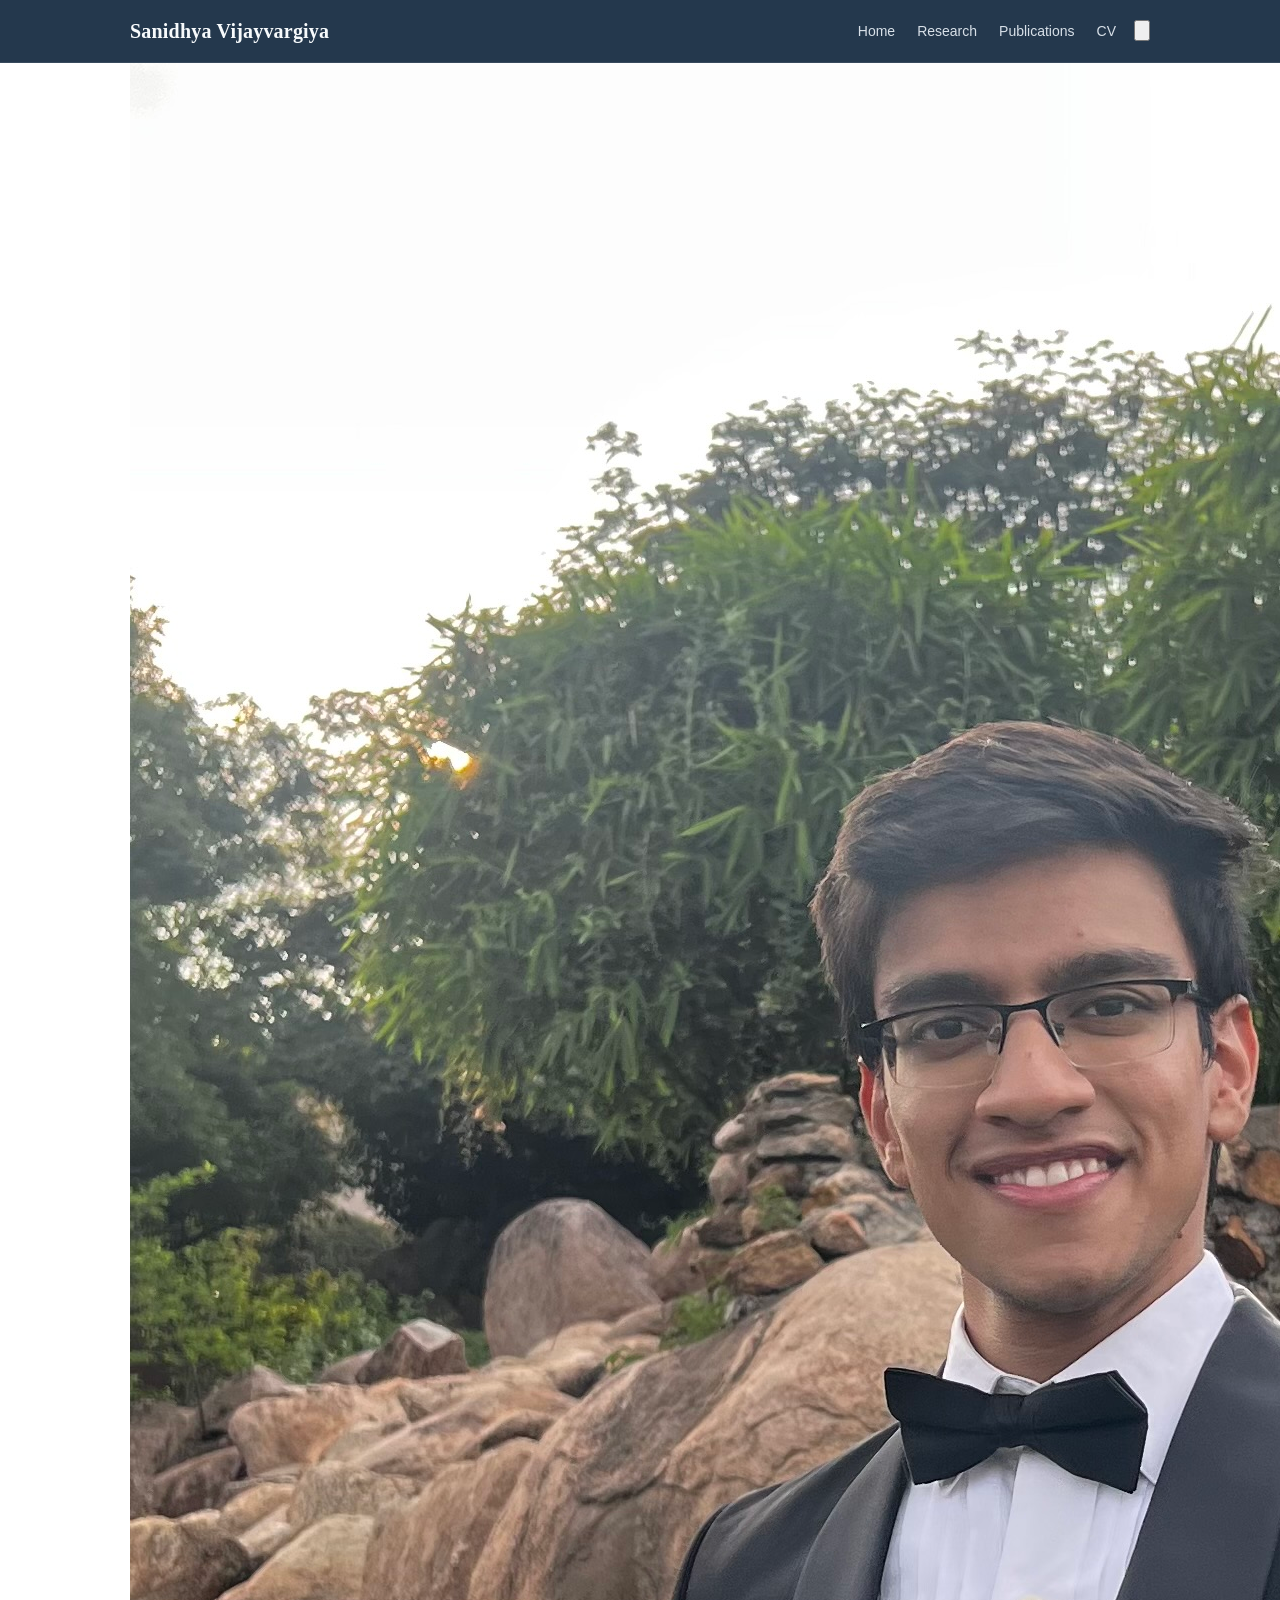
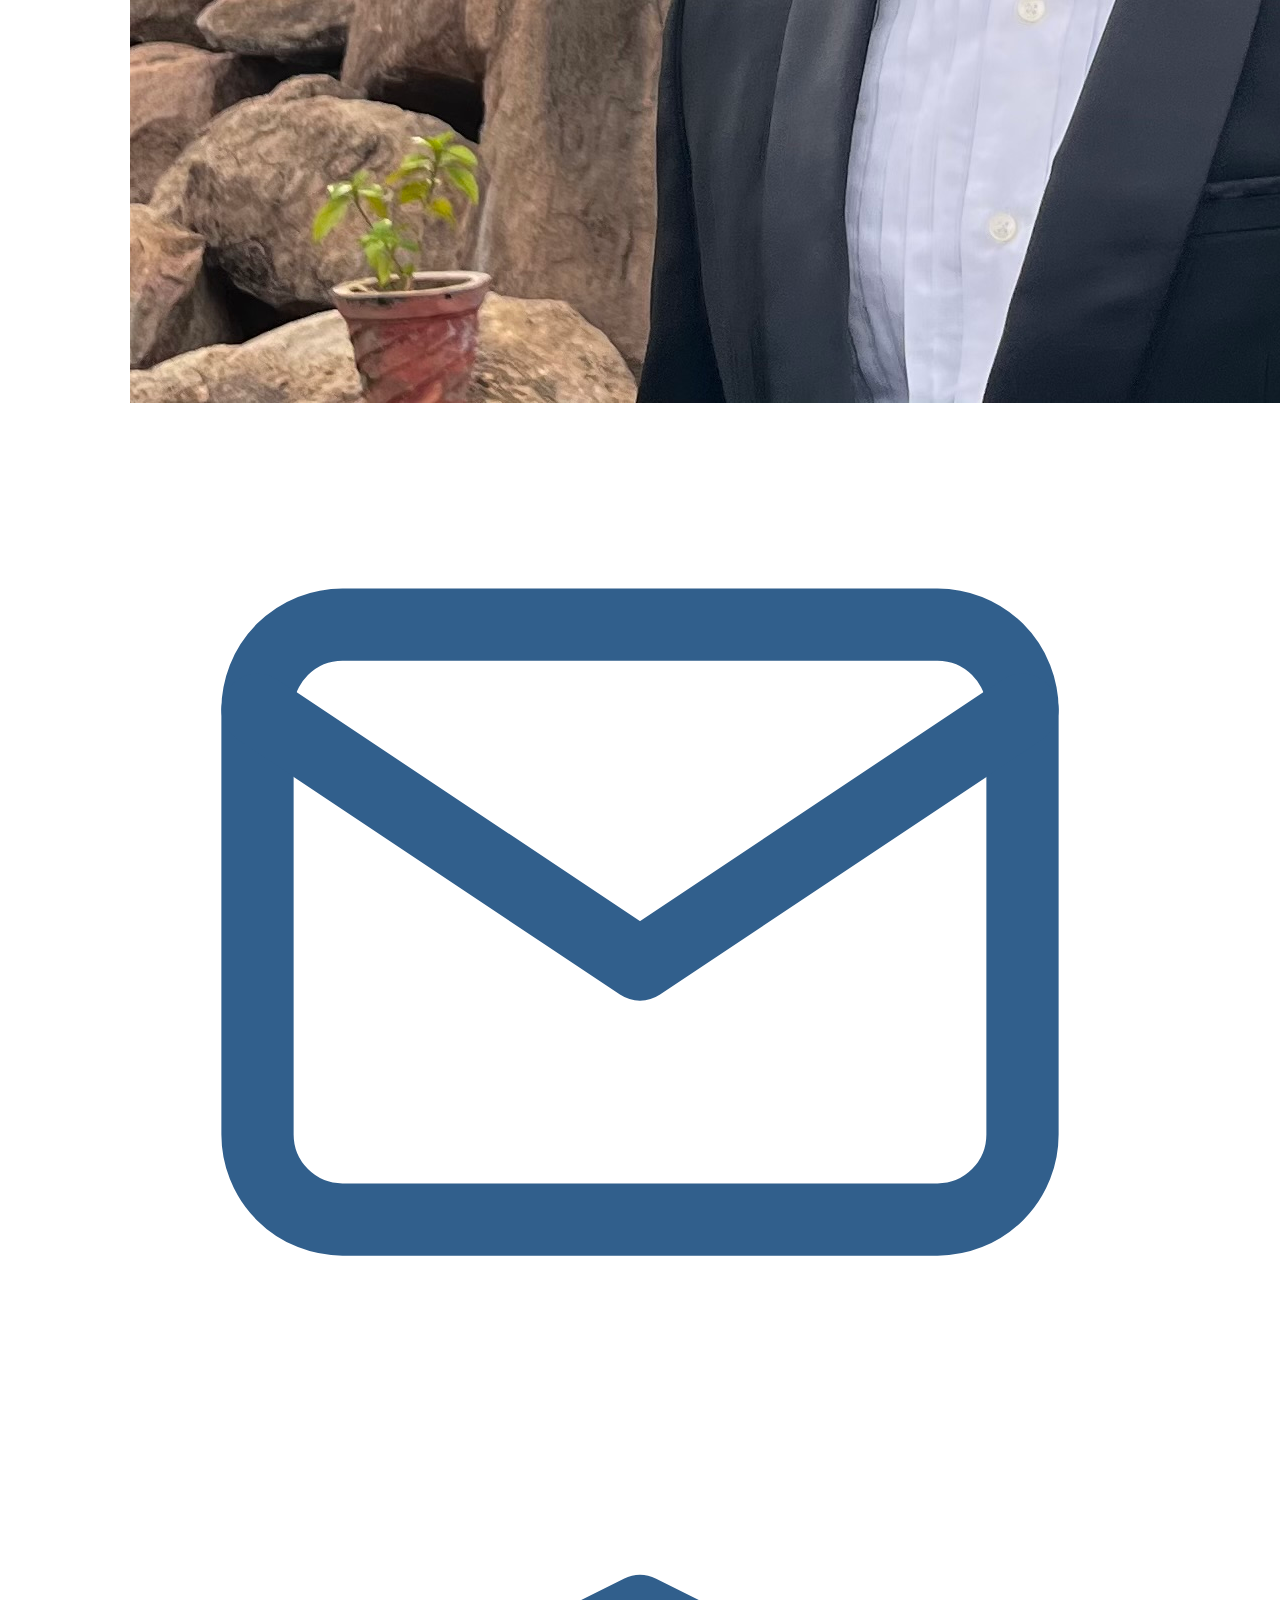
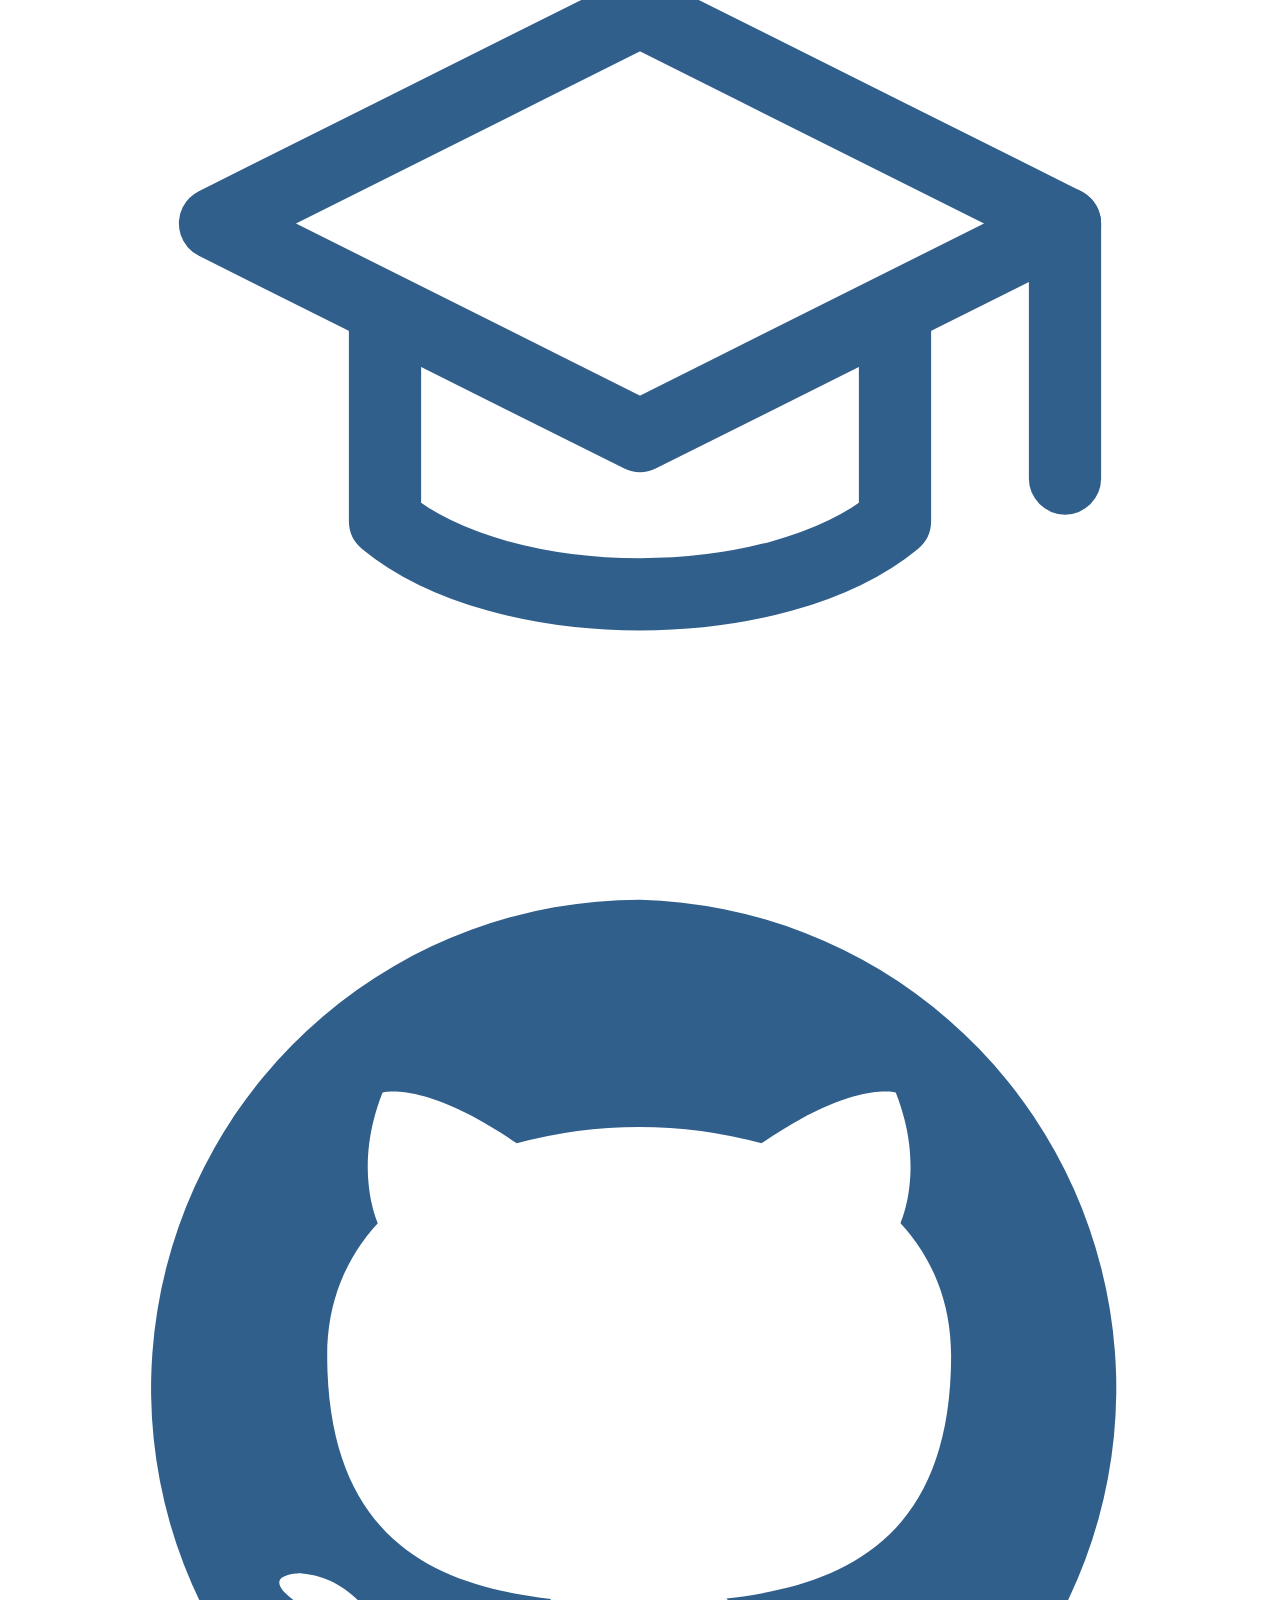
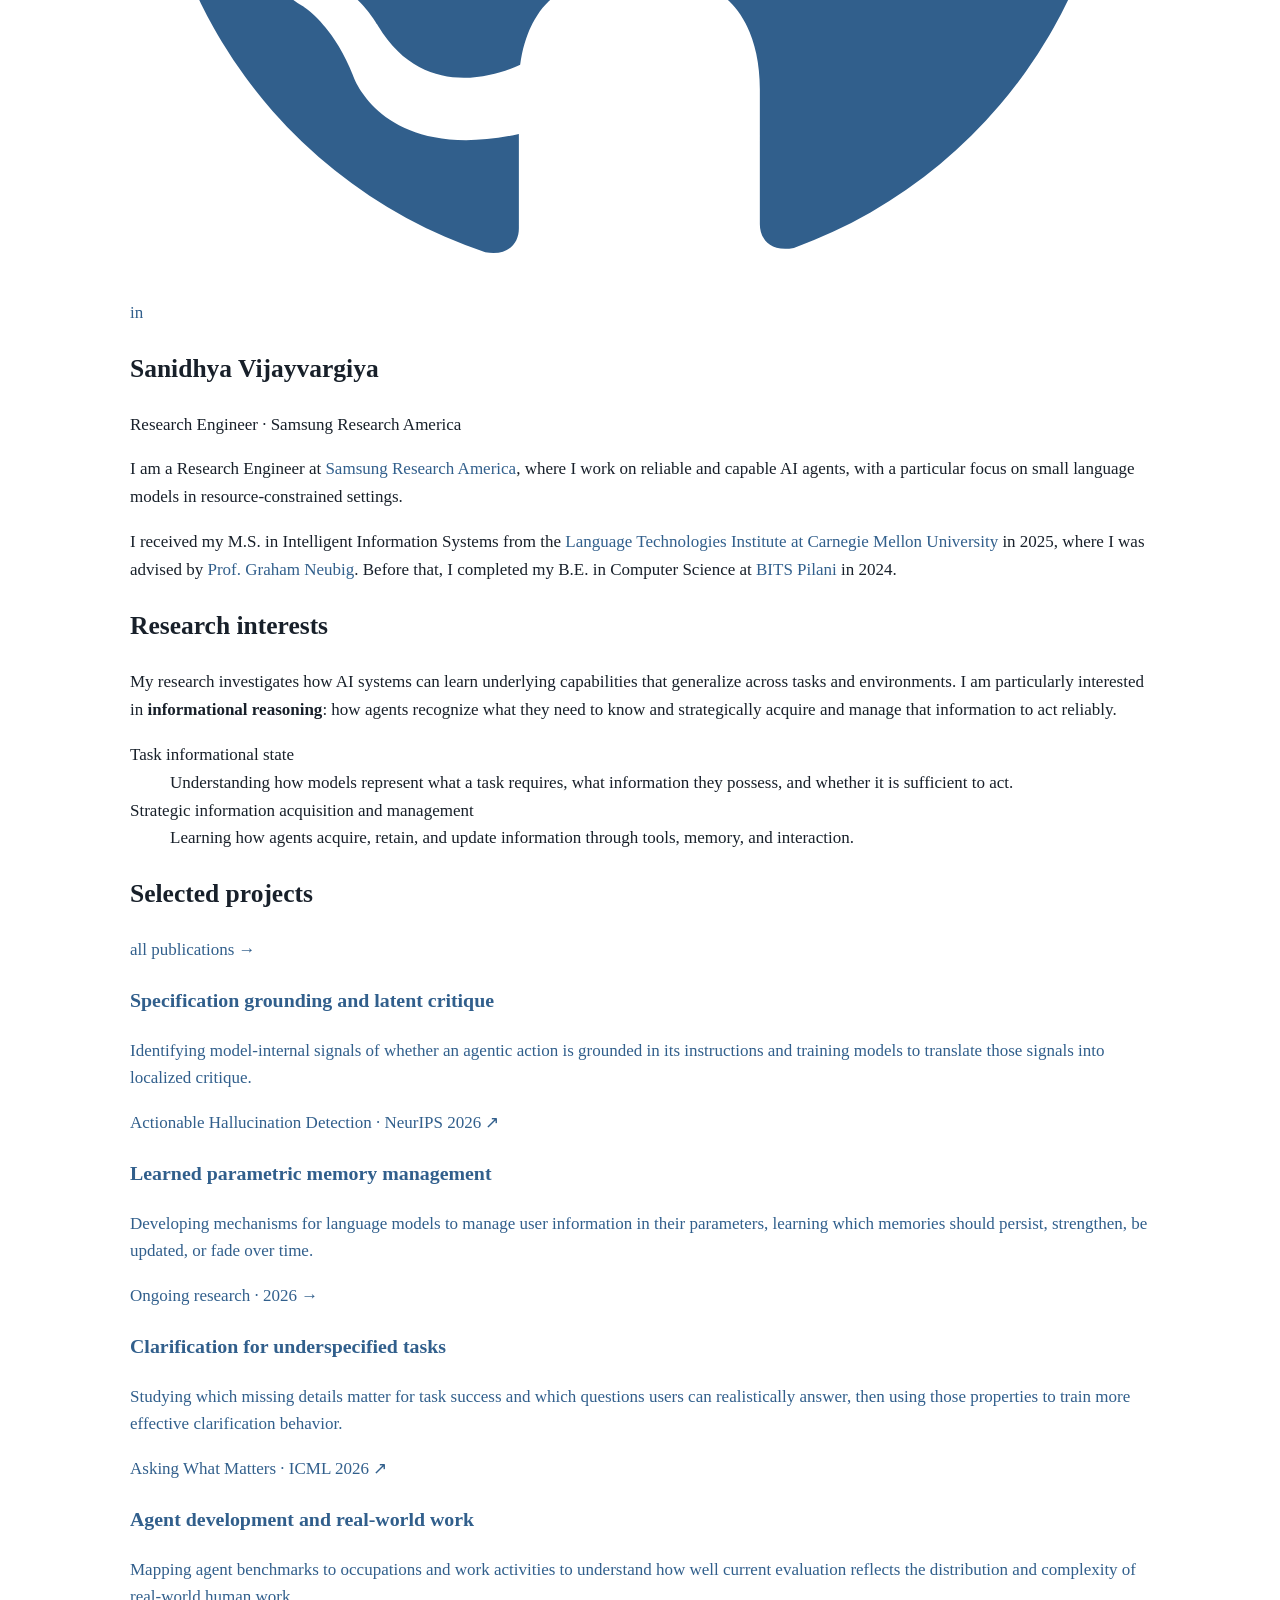
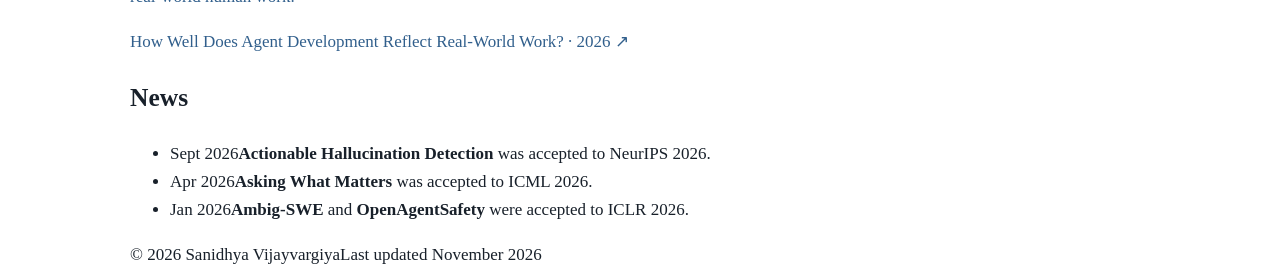
==== commit 6351c626: "Revise research intro for improved clarity Updated the research introduction paragraph for clarity a" ====
--- a/index.html
+++ b/index.html
@@ -52,9 +52,9 @@
 
         <div class="research-directions">
           <h2>Research interests</h2>
-          <p class="research-intro">My research investigates how AI systems can learn underlying capabilities that generalize across tasks and environments. I am particularly interested in <strong>informational reasoning</strong>: how agents recognize what information a task requires and use that as guidance to for its actions.</p>
+          <p class="research-intro">My research investigates how AI systems can learn underlying capabilities that generalize across tasks and environments. I am particularly interested in <strong>informational reasoning</strong>: how agents recognize what they need to know and strategically acquire and manage that information to act reliably.</p>
           <dl class="direction-list">
-            <div class="direction"><dt>Modeling informational state</dt><dd>Understanding how models represent what a task requires, what information they possess, and whether it is sufficient to act.</dd></div>
+            <div class="direction"><dt>Task informational state</dt><dd>Understanding how models represent what a task requires, what information they possess, and whether it is sufficient to act.</dd></div>
             <div class="direction"><dt>Strategic information acquisition and management</dt><dd>Learning how agents acquire, retain, and update information through tools, memory, and interaction.</dd></div>
           </dl>
         </div>
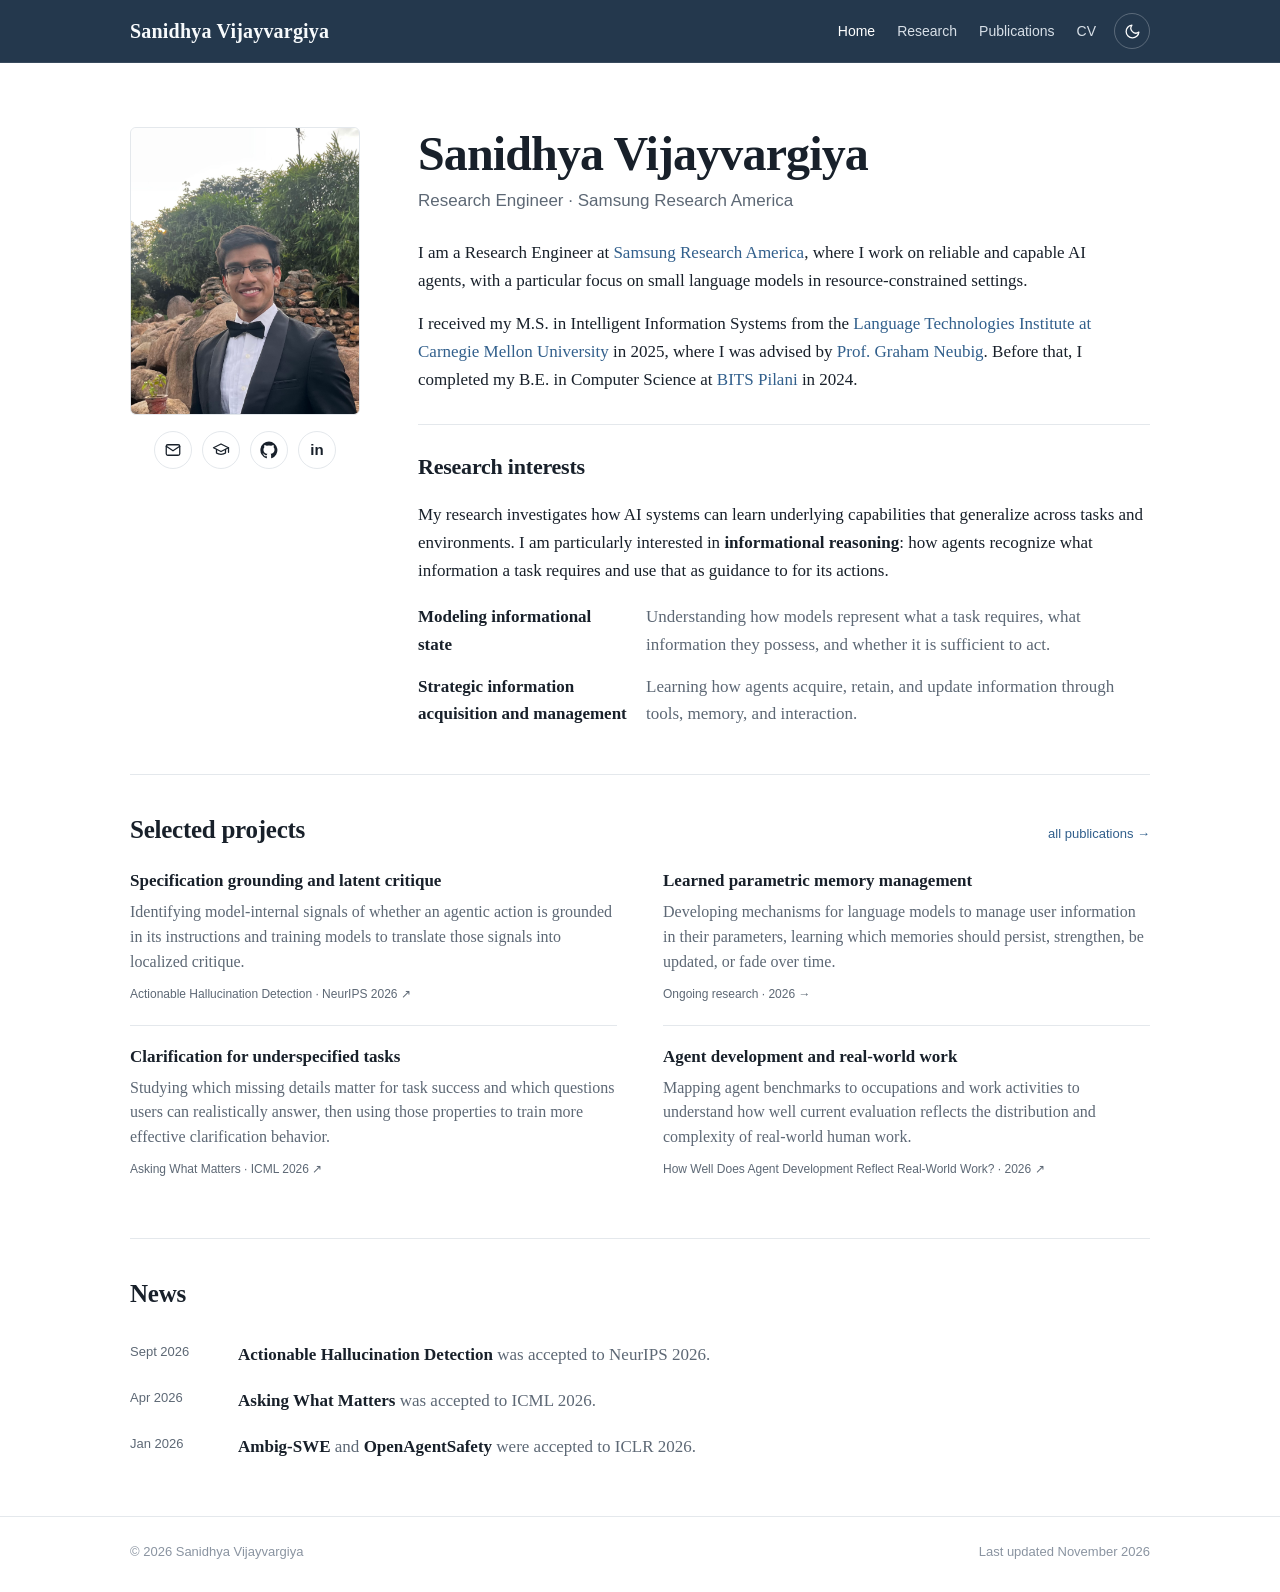
==== commit 79702b60: "Refine research interests description in index.html" ====
--- a/index.html
+++ b/index.html
@@ -52,9 +52,9 @@
 
         <div class="research-directions">
           <h2>Research interests</h2>
-          <p class="research-intro">My research investigates how AI systems can learn underlying capabilities that generalize across tasks and environments. I am particularly interested in <strong>informational reasoning</strong>: how agents recognize what they need to know and strategically acquire and manage that information to act reliably.</p>
+          <p class="research-intro">My research investigates how AI systems can learn underlying capabilities that generalize across tasks and environments. I am particularly interested in <strong>informational reasoning</strong>: how agents recognize what information a task requires and use that as guidance to for its actions.</p>
           <dl class="direction-list">
-            <div class="direction"><dt>Task informational state</dt><dd>Understanding how models represent what a task requires, what information they possess, and whether it is sufficient to act.</dd></div>
+            <div class="direction"><dt>Modeling informational state</dt><dd>Understanding how models represent what a task requires, what information they possess, and whether it is sufficient to act.</dd></div>
             <div class="direction"><dt>Strategic information acquisition and management</dt><dd>Learning how agents acquire, retain, and update information through tools, memory, and interaction.</dd></div>
           </dl>
         </div>
--- a/styles.css
+++ b/styles.css
@@ -94,3 +94,323 @@
   color: var(--nav-muted);
   font-size: 14px;
   font-weight: 520;
+}
+nav a:hover, nav a[aria-current="page"] { color: #fff; }
+.theme-toggle {
+  width: 36px;
+  height: 36px;
+  display: grid;
+  place-items: center;
+  border: 1px solid rgba(255,255,255,.25);
+  border-radius: 50%;
+  background: transparent;
+  color: #fff;
+  cursor: pointer;
+  padding: 0;
+}
+.theme-toggle:hover { background: rgba(255,255,255,.08); }
+.theme-toggle svg { width: 17px; height: 17px; }
+
+.hero {
+  display: grid;
+  grid-template-columns: 230px minmax(0, 1fr);
+  gap: 58px;
+  padding: 64px 0 46px;
+  align-items: start;
+}
+.profile-column { min-width: 0; }
+.portrait-wrap {
+  width: 100%;
+  aspect-ratio: 4 / 5;
+  overflow: hidden;
+  border-radius: 6px;
+  background: var(--soft);
+  border: 1px solid var(--line);
+}
+.portrait {
+  width: 100%;
+  height: 100%;
+  display: block;
+  object-fit: cover;
+  object-position: 53% 56%;
+}
+.icon-links {
+  display: flex;
+  gap: 10px;
+  margin-top: 16px;
+  justify-content: center;
+}
+.icon-link {
+  width: 38px;
+  height: 38px;
+  border: 1px solid var(--line);
+  border-radius: 50%;
+  display: grid;
+  place-items: center;
+  color: var(--text);
+  background: var(--bg);
+  transition: border-color .15s ease, color .15s ease, transform .15s ease;
+}
+.icon-link:hover { border-color: var(--accent); color: var(--accent); transform: translateY(-1px); }
+.icon-link svg { width: 18px; height: 18px; }
+.icon-link .linkedin-glyph { font-size: 15px; font-weight: 750; line-height: 1; font-family: Arial, sans-serif; }
+
+.hero-copy h1 {
+  margin: 1px 0 6px;
+  font-family: var(--font-prose);
+  font-size: clamp(34px, 5vw, 48px);
+  line-height: 1.1;
+  letter-spacing: -.018em;
+  font-weight: 650;
+}
+.role {
+  font-family: var(--font-ui);
+  margin: 0 0 24px;
+  color: var(--muted);
+  font-size: 17px;
+}
+.bio { margin: 0 0 16px; max-width: 700px; }
+.bio + .bio { margin-top: 8px; }
+.inline-affiliation { color: var(--text); font-weight: 540; }
+
+.research-directions {
+  margin-top: 30px;
+  border-top: 1px solid var(--line);
+  padding-top: 24px;
+}
+.research-directions h2, .section h2, .page-title h1 {
+  font-family: var(--font-prose);
+  font-weight: 650;
+  letter-spacing: -.01em;
+}
+.research-directions h2 { font-size: 22px; margin: 0 0 16px; }
+.research-intro { margin: 0 0 18px; }
+.direction-list { display: grid; gap: 14px; margin: 0; }
+.direction { display: grid; grid-template-columns: 210px minmax(0, 1fr); gap: 18px; }
+.direction dt { font-weight: 650; }
+.direction dd { margin: 0; color: var(--muted); }
+
+.section { border-top: 1px solid var(--line); padding: 34px 0 38px; }
+.section-title-row {
+  display: flex;
+  justify-content: space-between;
+  gap: 20px;
+  align-items: baseline;
+  margin-bottom: 18px;
+}
+.section h2 { margin: 0; font-size: 25px; }
+.section-link { font-family: var(--font-ui); font-size: 13px; white-space: nowrap; }
+
+.project-grid {
+  display: grid;
+  grid-template-columns: repeat(2, minmax(0, 1fr));
+  column-gap: 46px;
+  row-gap: 0;
+}
+.project {
+  display: block;
+  padding: 20px 0 22px;
+  border-top: 1px solid var(--line);
+  color: inherit;
+}
+.project:nth-child(-n+2) { border-top: 0; padding-top: 2px; }
+.project:hover { color: inherit; }
+.project h3 {
+  margin: 0 0 7px;
+  font-size: 17px;
+  line-height: 1.35;
+  font-weight: 650;
+  color: var(--text);
+}
+.project p { margin: 0 0 10px; color: var(--muted); font-size: 16px; line-height: 1.55; }
+.project-meta { font-family: var(--font-ui); font-size: 12px; color: var(--muted); line-height: 1.5; }
+.project:hover h3 { color: var(--accent); }
+
+.news-list { list-style: none; margin: 0; padding: 0; }
+.news-list li {
+  display: grid;
+  grid-template-columns: 90px minmax(0, 1fr);
+  gap: 18px;
+  padding: 9px 0;
+}
+.news-date { font-family: var(--font-ui); color: var(--muted); font-size: 13px; }
+.news-text { color: var(--muted); }
+.news-text strong { color: var(--text); font-weight: 600; }
+
+footer { border-top: 1px solid var(--line); margin-top: 8px; }
+.footer-row {
+  font-family: var(--font-ui);
+  padding: 24px 0 30px;
+  display: flex;
+  align-items: center;
+  justify-content: space-between;
+  gap: 18px;
+  color: var(--faint);
+  font-size: 13px;
+}
+
+.page-main { padding: 50px 0 48px; }
+.page-title { margin-bottom: 38px; }
+.page-title h1 { font-size: 38px; margin: 0 0 8px; }
+.page-title p { color: var(--muted); max-width: 720px; margin: 0; }
+.page-title-actions { margin-top: 15px; }
+.text-link { font-size: 14px; }
+
+.pub-year { margin: 36px 0 14px; font-size: 21px; font-weight: 650; font-family: var(--font-prose); }
+.pub-year:first-of-type { margin-top: 0; }
+.publication {
+  display: grid;
+  grid-template-columns: 110px minmax(0, 1fr);
+  gap: 24px;
+  border-top: 1px solid var(--line);
+  padding: 18px 0 20px;
+}
+.pub-venue { font-family: var(--font-ui); color: var(--muted); font-size: 12px; line-height: 1.45; padding-top: 3px; }
+.pub-body h3 { margin: 0 0 4px; font-size: 17px; line-height: 1.42; font-weight: 650; }
+.pub-body h3 a { color: var(--text); }
+.pub-body h3 a:hover { color: var(--accent); }
+.authors { margin: 0 0 5px; color: var(--muted); font-size: 15px; line-height: 1.5; }
+.pub-links { margin: 0; font-family: var(--font-ui); font-size: 12px; }
+.pub-links a { margin-right: 10px; }
+
+.research-page-grid { display: grid; gap: 44px; }
+.research-topic { border-top: 1px solid var(--line); padding-top: 28px; }
+.research-topic:first-child { border-top: 0; padding-top: 0; }
+.research-topic h2 { margin: 0 0 12px; font-family: var(--font-prose); font-size: 27px; }
+.research-topic > p { max-width: 760px; color: var(--muted); margin: 0 0 22px; }
+.thread-list { display: grid; grid-template-columns: repeat(2, minmax(0, 1fr)); gap: 22px 40px; }
+.thread h3 { margin: 0 0 5px; font-size: 17px; }
+.thread p { color: var(--muted); font-size: 16px; margin: 0 0 4px; }
+.thread a, .thread-status { font-family: var(--font-ui); font-size: 12px; }
+.thread-status { color: var(--muted); }
+.thread[id] { scroll-margin-top: 24px; }
+
+.cv-toolbar { display: flex; gap: 12px; flex-wrap: wrap; margin: 0 0 20px; }
+.button-link {
+  font-family: var(--font-ui);
+  display: inline-flex;
+  align-items: center;
+  gap: 7px;
+  padding: 8px 13px;
+  border: 1px solid var(--line);
+  border-radius: 5px;
+  font-size: 14px;
+  color: var(--text);
+  background: var(--bg);
+}
+.button-link:hover { border-color: var(--accent); color: var(--accent); }
+.cv-frame { width: 100%; height: 1120px; border: 1px solid var(--line); border-radius: 5px; background: var(--soft); }
+
+.sr-only {
+  position: absolute;
+  width: 1px;
+  height: 1px;
+  padding: 0;
+  margin: -1px;
+  overflow: hidden;
+  clip: rect(0, 0, 0, 0);
+  white-space: nowrap;
+  border: 0;
+}
+
+@media (max-width: 860px) {
+  .shell { width: min(calc(100% - 36px), var(--max)); }
+  .hero { grid-template-columns: 205px minmax(0, 1fr); gap: 38px; padding-top: 48px; }
+  .direction { grid-template-columns: 185px minmax(0, 1fr); gap: 14px; }
+  .project-grid { column-gap: 34px; }
+}
+
+@media (max-width: 700px) {
+  .shell { width: min(calc(100% - 30px), var(--max)); }
+
+  .nav-row {
+    min-height: 0;
+    padding: 12px 0 11px;
+    flex-wrap: wrap;
+    gap: 9px 14px;
+  }
+  .wordmark {
+    font-size: 17px;
+    line-height: 1.2;
+  }
+  .nav-actions {
+    width: 100%;
+    gap: 10px;
+    justify-content: space-between;
+  }
+  nav {
+    min-width: 0;
+    flex: 1 1 auto;
+    gap: 15px;
+    overflow-x: auto;
+    white-space: nowrap;
+    scrollbar-width: none;
+    -webkit-overflow-scrolling: touch;
+  }
+  nav::-webkit-scrollbar { display: none; }
+  nav a { font-size: 13px; flex: 0 0 auto; }
+  .theme-toggle { width: 38px; height: 38px; flex: 0 0 38px; }
+
+  .hero {
+    grid-template-columns: 1fr;
+    gap: 26px;
+    padding: 34px 0 34px;
+  }
+  .profile-column {
+    width: min(190px, 55vw);
+    max-width: none;
+    margin: 0 auto;
+  }
+  .icon-links { justify-content: center; gap: 9px; }
+  .icon-link { width: 42px; height: 42px; }
+  .hero-copy { min-width: 0; }
+  .hero-copy h1 { font-size: clamp(34px, 10vw, 42px); text-align: center; }
+  .role { text-align: center; font-size: 16px; margin-bottom: 22px; }
+  .bio { max-width: none; }
+  .research-directions { margin-top: 26px; padding-top: 22px; }
+  .direction { grid-template-columns: 1fr; gap: 2px; }
+  .direction dd { line-height: 1.55; }
+
+  .section { padding: 30px 0 32px; }
+  .section-title-row { margin-bottom: 12px; }
+  .project-grid { grid-template-columns: 1fr; }
+  .project { padding: 18px 0 20px; }
+  .project:nth-child(2) { border-top: 1px solid var(--line); padding-top: 18px; }
+  .project p { font-size: 16px; }
+
+  .news-list li { grid-template-columns: 72px minmax(0, 1fr); gap: 10px; }
+  .publication { grid-template-columns: 1fr; gap: 5px; padding: 16px 0 18px; }
+  .pub-venue { padding-top: 0; }
+  .authors { overflow-wrap: anywhere; }
+  .thread-list { grid-template-columns: 1fr; }
+
+  .page-main { padding: 38px 0 40px; }
+  .page-title { margin-bottom: 28px; }
+  .page-title h1 { font-size: 34px; }
+
+  .cv-frame { display: none; }
+  .cv-mobile-note { display: block; color: var(--muted); font-size: 14px; margin: 8px 0 0; }
+
+  .footer-row { align-items: flex-start; flex-direction: column; gap: 5px; }
+}
+
+@media (min-width: 701px) {
+  .cv-mobile-note { display: none; }
+}
+
+@media (max-width: 390px) {
+  .shell { width: min(calc(100% - 24px), var(--max)); }
+  .nav-row { padding-top: 11px; }
+  .wordmark { font-size: 16px; }
+  nav { gap: 11px; }
+  nav a { font-size: 12.5px; }
+  .theme-toggle { width: 36px; height: 36px; flex-basis: 36px; }
+  .profile-column { width: min(176px, 52vw); }
+  .hero { padding-top: 28px; }
+  .hero-copy h1 { font-size: 34px; }
+  .section-title-row { gap: 10px; }
+  .section h2 { font-size: 23px; }
+  .section-link { font-size: 13px; }
+  .news-list li { grid-template-columns: 66px minmax(0, 1fr); }
+  .footer-row { padding-bottom: 24px; }
+}
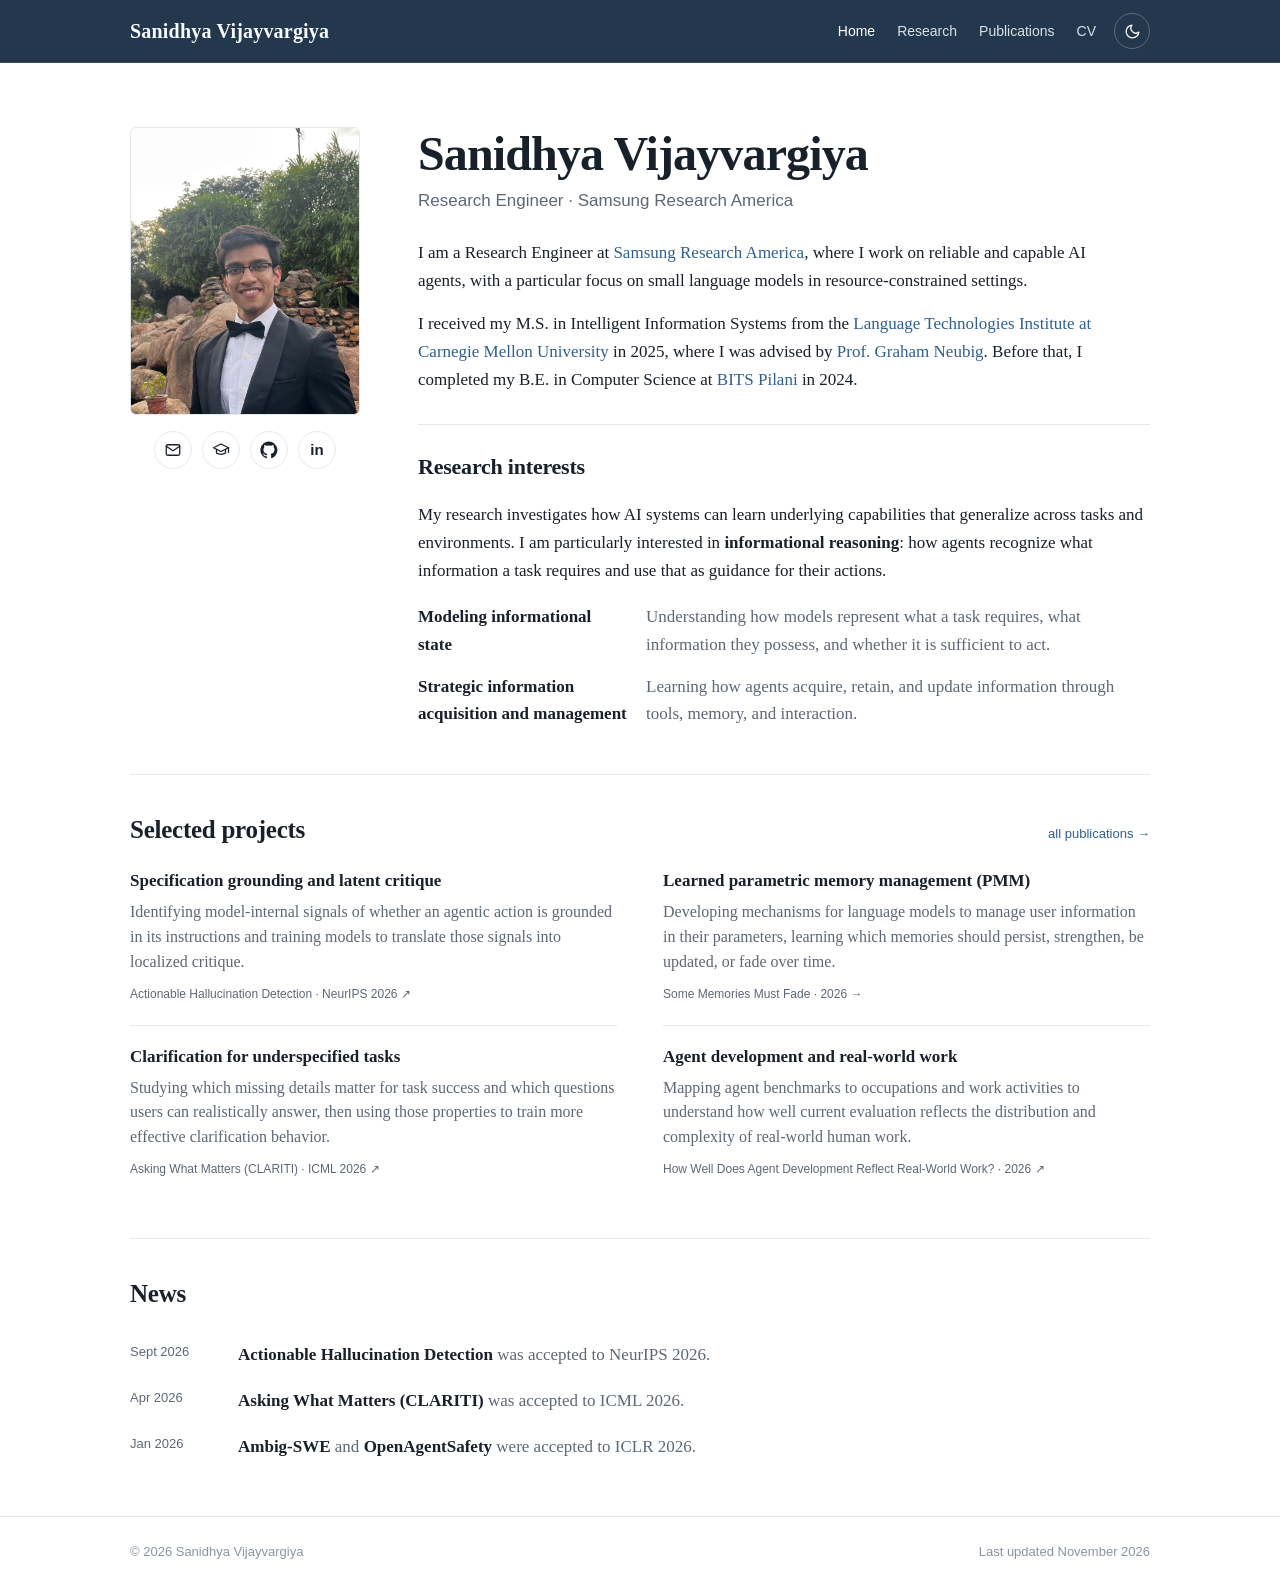
==== commit 783fe2e9: "Fix typos and improve project descriptions in index.html" ====
--- a/index.html
+++ b/index.html
@@ -52,7 +52,7 @@
 
         <div class="research-directions">
           <h2>Research interests</h2>
-          <p class="research-intro">My research investigates how AI systems can learn underlying capabilities that generalize across tasks and environments. I am particularly interested in <strong>informational reasoning</strong>: how agents recognize what information a task requires and use that as guidance to for its actions.</p>
+          <p class="research-intro">My research investigates how AI systems can learn underlying capabilities that generalize across tasks and environments. I am particularly interested in <strong>informational reasoning</strong>: how agents recognize what information a task requires and use that as guidance for their actions.</p>
           <dl class="direction-list">
             <div class="direction"><dt>Modeling informational state</dt><dd>Understanding how models represent what a task requires, what information they possess, and whether it is sufficient to act.</dd></div>
             <div class="direction"><dt>Strategic information acquisition and management</dt><dd>Learning how agents acquire, retain, and update information through tools, memory, and interaction.</dd></div>
@@ -73,14 +73,14 @@
           <div class="project-meta">Actionable Hallucination Detection · NeurIPS 2026 ↗</div>
         </a>
         <a class="project" href="research.html#parametric-memory">
-          <h3>Learned parametric memory management</h3>
+          <h3>Learned parametric memory management (PMM)</h3>
           <p>Developing mechanisms for language models to manage user information in their parameters, learning which memories should persist, strengthen, be updated, or fade over time.</p>
-          <div class="project-meta">Ongoing research · 2026 →</div>
+          <div class="project-meta">Some Memories Must Fade · 2026 →</div>
         </a>
         <a class="project" href="https://arxiv.org/abs/2604.14624" target="_blank" rel="noopener">
           <h3>Clarification for underspecified tasks</h3>
           <p>Studying which missing details matter for task success and which questions users can realistically answer, then using those properties to train more effective clarification behavior.</p>
-          <div class="project-meta">Asking What Matters · ICML 2026 ↗</div>
+          <div class="project-meta">Asking What Matters (CLARITI) · ICML 2026 ↗</div>
         </a>
         <a class="project" href="https://arxiv.org/abs/2603.01203" target="_blank" rel="noopener">
           <h3>Agent development and real-world work</h3>
@@ -94,7 +94,7 @@
       <div class="section-title-row"><h2 id="news-title">News</h2></div>
       <ul class="news-list">
         <li><span class="news-date">Sept 2026</span><span class="news-text"><strong>Actionable Hallucination Detection</strong> was accepted to NeurIPS 2026.</span></li>
-        <li><span class="news-date">Apr 2026</span><span class="news-text"><strong>Asking What Matters</strong> was accepted to ICML 2026.</span></li>
+        <li><span class="news-date">Apr 2026</span><span class="news-text"><strong>Asking What Matters (CLARITI)</strong> was accepted to ICML 2026.</span></li>
         <li><span class="news-date">Jan 2026</span><span class="news-text"><strong>Ambig-SWE</strong> and <strong>OpenAgentSafety</strong> were accepted to ICLR 2026.</span></li>
       </ul>
     </section>
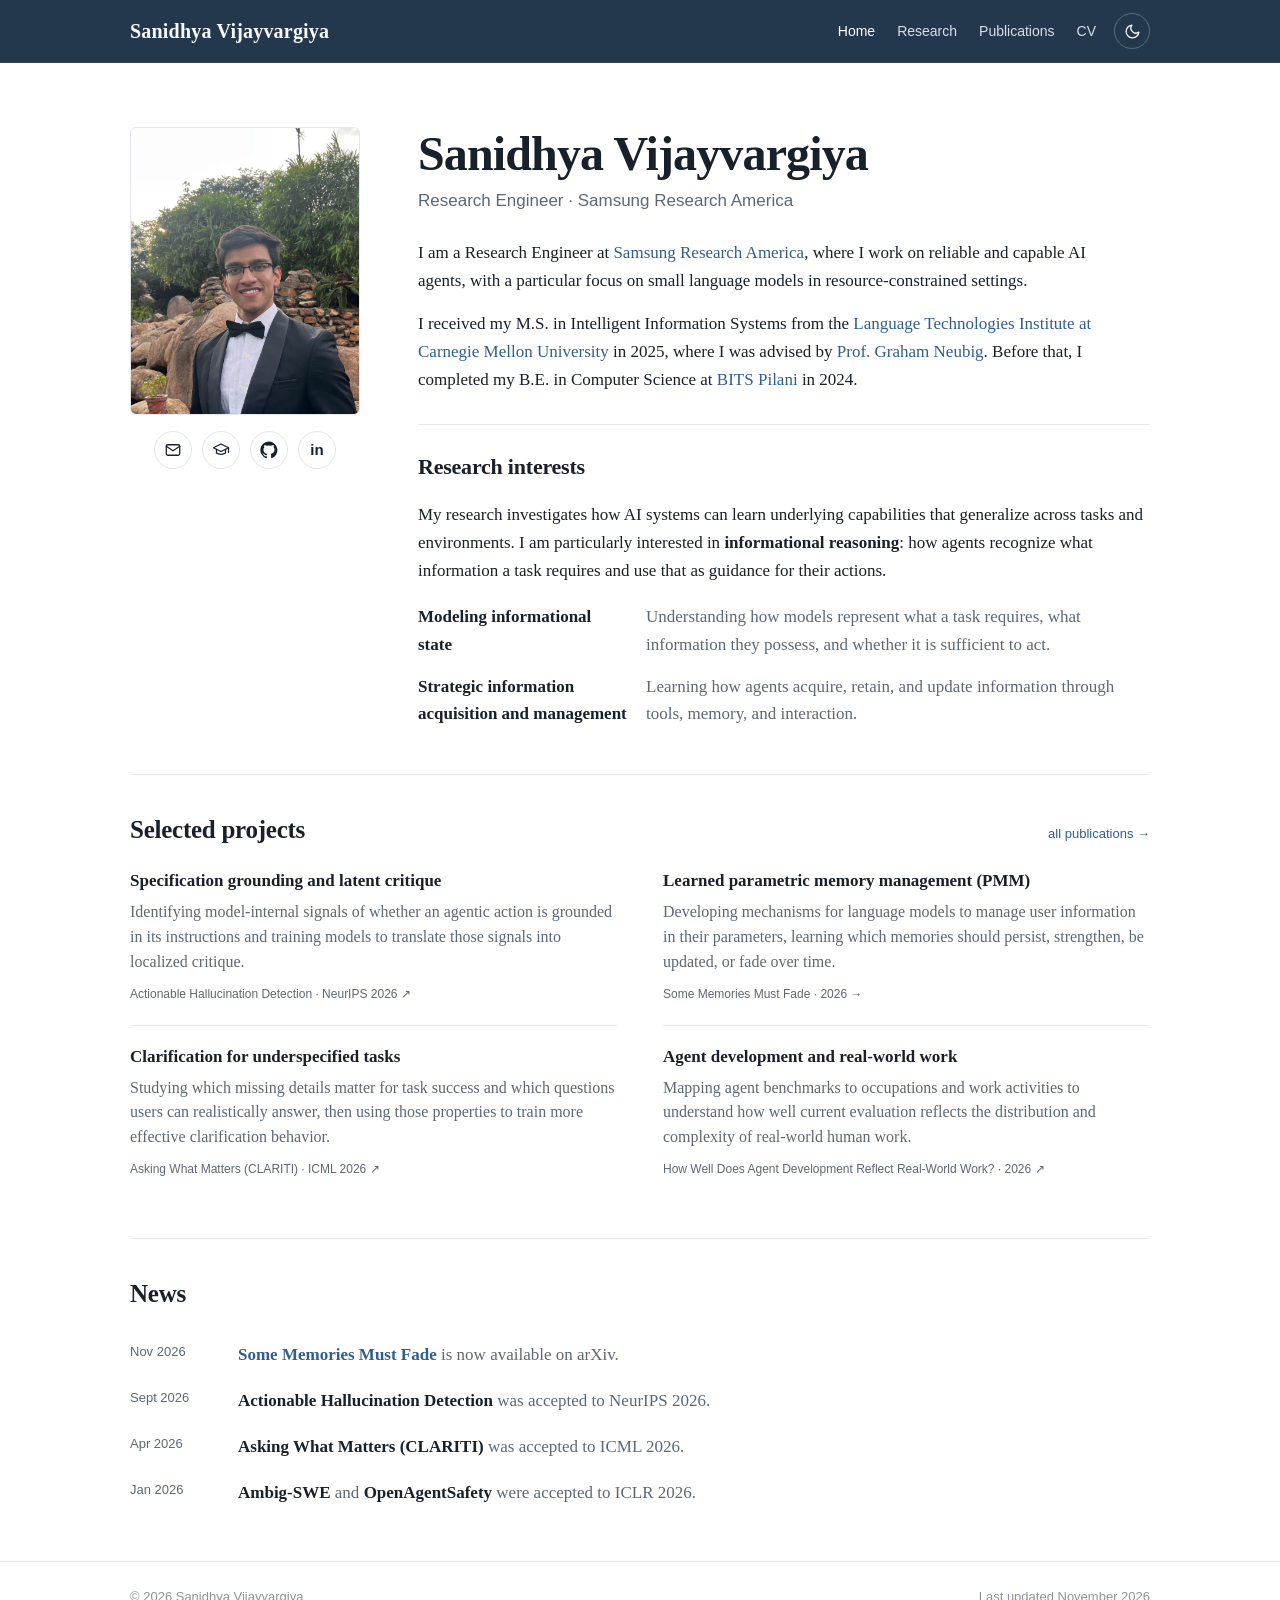
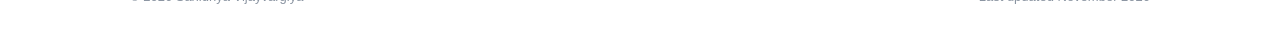
==== commit e5b2f188: "Update project link and add news about arXiv Updated project link and added news item about arXiv pu" ====
--- a/index.html
+++ b/index.html
@@ -72,7 +72,7 @@
           <p>Identifying model-internal signals of whether an agentic action is grounded in its instructions and training models to translate those signals into localized critique.</p>
           <div class="project-meta">Actionable Hallucination Detection · NeurIPS 2026 ↗</div>
         </a>
-        <a class="project" href="research.html#parametric-memory">
+        <a class="project" href="https://arxiv.org/abs/2611.25235" target="_blank" rel="noopener">
           <h3>Learned parametric memory management (PMM)</h3>
           <p>Developing mechanisms for language models to manage user information in their parameters, learning which memories should persist, strengthen, be updated, or fade over time.</p>
           <div class="project-meta">Some Memories Must Fade · 2026 →</div>
@@ -93,6 +93,7 @@
     <section class="section" aria-labelledby="news-title">
       <div class="section-title-row"><h2 id="news-title">News</h2></div>
       <ul class="news-list">
+        <li><span class="news-date">Nov 2026</span><span class="news-text"><strong><a href="https://arxiv.org/abs/2611.25235" target="_blank" rel="noopener">Some Memories Must Fade</a></strong> is now available on arXiv.</span></li>
         <li><span class="news-date">Sept 2026</span><span class="news-text"><strong>Actionable Hallucination Detection</strong> was accepted to NeurIPS 2026.</span></li>
         <li><span class="news-date">Apr 2026</span><span class="news-text"><strong>Asking What Matters (CLARITI)</strong> was accepted to ICML 2026.</span></li>
         <li><span class="news-date">Jan 2026</span><span class="news-text"><strong>Ambig-SWE</strong> and <strong>OpenAgentSafety</strong> were accepted to ICLR 2026.</span></li>
